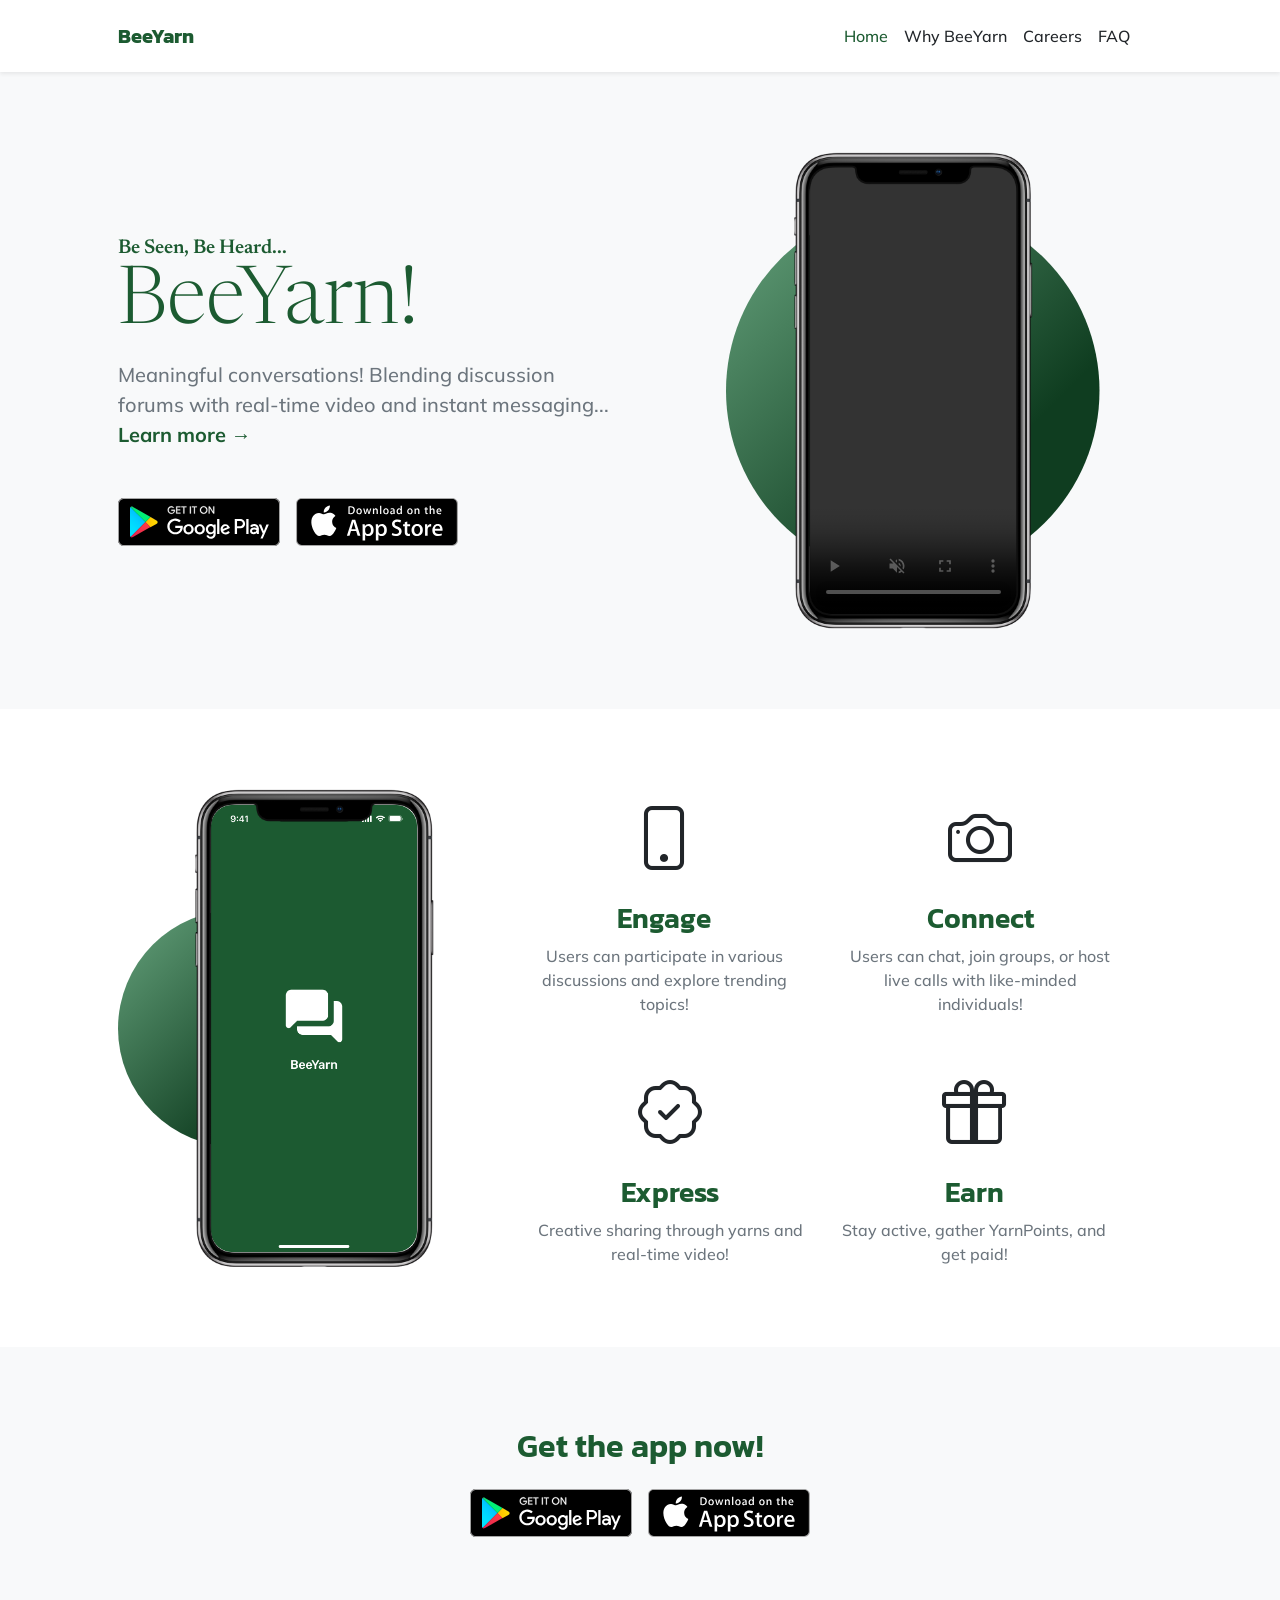
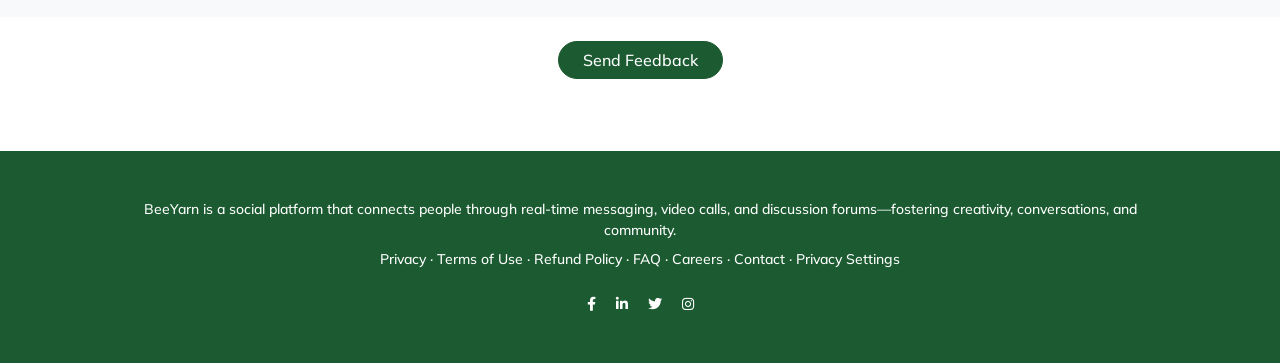
==== index.html @ 8146af9c "Initial commit" ====
<!DOCTYPE html>
<html lang="en">
    <head>
        <script src="https://web.cmp.usercentrics.eu/modules/autoblocker.js"></script>
        <script id="usercentrics-cmp" src="https://web.cmp.usercentrics.eu/ui/loader.js" data-settings-id="roz7umFKXvgacw" async></script>
        <!-- Google tag (gtag.js) -->
<script async src="https://www.googletagmanager.com/gtag/js?id=AW-17631423975"></script>
<script>
  window.dataLayer = window.dataLayer || [];
  function gtag(){dataLayer.push(arguments);}
  gtag('js', new Date());

  gtag('config', 'AW-17631423975');
</script>

        <meta charset="utf-8" />
        <meta name="viewport" content="width=device-width, initial-scale=1, shrink-to-fit=no" />
        <meta name="description" content="BeeYarn - A social platform connecting people through real-time messaging, video calls, and discussion forums. Be Seen. Be Heard." />
        <meta name="author" content="BeeYarn" />
        <!-- Open Graph -->
        <meta property="og:title" content="BeeYarn - Be Seen. Be Heard." />
        <meta property="og:description" content="A social platform connecting people through real-time messaging, video calls, and discussion forums. Everyone gets paid." />
        <meta property="og:image" content="https://beeyarn.com/assets/img/homepage.jpg" />
        <meta property="og:url" content="https://beeyarn.com/" />
        <meta property="og:type" content="website" />
        <meta name="twitter:card" content="summary_large_image" />
        <meta name="twitter:title" content="BeeYarn - Be Seen. Be Heard." />
        <meta name="twitter:description" content="A social platform connecting people through real-time messaging, video calls, and discussion forums. Everyone gets paid." />
        <meta name="twitter:image" content="https://beeyarn.com/assets/img/homepage.jpg" />
        <title>BeeYarn - Be Seen. Be Heard</title>
        <link rel="icon" type="image/x-icon" href="assets/favicon.jpg" />
        <!-- Bootstrap icons-->
        <link href="https://cdn.jsdelivr.net/npm/bootstrap-icons@1.5.0/font/bootstrap-icons.css" rel="stylesheet" />
        <!-- Google fonts-->
        <link rel="preconnect" href="https://fonts.gstatic.com" />
        <link href="https://fonts.googleapis.com/css2?family=Newsreader:ital,wght@0,600;1,600&amp;display=swap" rel="stylesheet" />
        <link href="https://fonts.googleapis.com/css2?family=Mulish:ital,wght@0,300;0,500;0,600;0,700;1,300;1,500;1,600;1,700&amp;display=swap" rel="stylesheet" />
        <link href="https://fonts.googleapis.com/css2?family=Kanit:ital,wght@0,400;1,400&amp;display=swap" rel="stylesheet" />
        <!-- Core theme CSS (includes Bootstrap)-->
        <link href="css/styles.css" rel="stylesheet" />
        <!-- Font Awesome -->
        <link rel="stylesheet" href="https://cdnjs.cloudflare.com/ajax/libs/font-awesome/6.0.0/css/all.min.css">
        <style>
            body {
                color: #1C5B31;
            }
            .navbar-light .navbar-brand {
                color: #1C5B31;
            }
            .navbar-light .navbar-nav .nav-link {
                color: #1C5B31;
            }
            .btn-primary {
                background-color: #1C5B31;
                border-color: #1C5B31;
            }
            .btn-primary:hover {
                background-color: #145022;
                border-color: #145022;
            }
            .icon-feature {
                color: #1C5B31;
            }
            .form-control, .form-floating label {
                color: #1C5B31;
                border-color: #1C5B31;
            }
            .form-control:focus {
                border-color: #1C5B31;
                box-shadow: 0 0 0 0.2rem rgba(28, 91, 49, 0.25);
            }
            .form-floating .form-control:focus ~ label {
                color: #1C5B31;
            }
            .overlay {
                position: fixed;
                inset-block-start: 0;
                inset-inline-start: 0;
                inline-size: 100%;
                block-size: 100%;
                background: rgba(0, 0, 0, 0.8);
                color: white;
                display: flex;
                justify-content: center;
                align-items: center;
                font-size: 2rem;
                z-index: 1000;
            }
        </style>
    </head>
    <body id="page-top">
        <div id="shared-header"></div>
        <!-- Mashead header-->
        <header class="masthead">
            <div class="container px-5">
                <div class="row gx-5 align-items-center">
                    <div class="col-lg-6">
                        <!-- Mashead text and app badges-->
                        <div class="mb-5 mb-lg-0 text-center text-lg-start">
                            <p class="h5 mb-1">Be Seen, Be Heard...</p>
                            <h1 class="display-1 lh-1 mb-3">BeeYarn!</h1>
<p class="lead fw-normal text-muted mb-5">
  Meaningful conversations! Blending discussion forums with real-time video and instant messaging...
  <br>
  <a href="whybeeyarn.html" class="text-decoration-none fw-bold" style="color:#1C5B31;">
    Learn more →
  </a>
</p>

                            <div class="d-flex flex-column flex-lg-row align-items-center">
                                <a class="me-lg-3 mb-4 mb-lg-0" href="https://play.google.com/store/apps/details?id=com.beeyarn.beeyarn">
                                    <img class="app-badge" src="assets/img/google-play-badge.svg" alt="Get it on Google Play" /></a>
                                <!-- TODO: Replace href with real Apple App Store URL when available -->
                                <a class="me-lg-3 mb-4 mb-lg-0" href="https://play.google.com/store/apps/details?id=com.beeyarn.beeyarn"><img class="app-badge" src="assets/img/app-store-badge.svg" alt="Download on the App Store" /></a>
                            </div>

                        
                        </div>
                    </div>
                    <div class="col-lg-6">
                        <!-- Masthead device mockup feature-->
                        <div class="masthead-device-mockup">
                            <svg class="circle" viewBox="0 0 100 100" xmlns="http://www.w3.org/2000/svg">
                                <defs>
                                    <linearGradient id="circleGradient" gradientTransform="rotate(45)">
                                        <stop class="gradient-start-color" offset="0%"></stop>
                                        <stop class="gradient-end-color" offset="100%"></stop>
                                    </linearGradient>
                                </defs>
                                <circle cx="50" cy="50" r="50"></circle>
                            </svg>
                            <div class="device-wrapper">
                                <div class="device" data-device="iPhoneX" data-orientation="portrait" data-color="black">
                                    <div class="screen bg-black">
                                        <!-- PUT CONTENTS HERE:-->
                                        <!-- * * This can be a video, image, or just about anything else.-->
                                        <!-- * * Set the max width of your media to 100% and the height to-->
                                        <!-- * * 100% like the demo example below.-->
                                        <video loading="lazy" muted="muted" autoplay="" loop="" style="max-width: 100%; height: 100%" controls><source src="assets/img/demo-screen.mp4" type="video/mp4" /></video>

                                    </div>
                                </div>
                            </div>
                        </div>
                    </div>
                </div>
            </div>
        </header>
        <!-- App features section-->
        <section id="features">
            <div class="container px-5">
                <div class="row gx-5 align-items-center">
                    <div class="col-lg-8 order-lg-1 mb-5 mb-lg-0">
                        <div class="container-fluid px-5">
                            <div class="row gx-5">
                                <div class="col-md-6 mb-5">
                                    <!-- Feature item-->
                                    <div class="text-center">
                                        <i class="bi-phone icon-feature text-dark d-block mb-3"></i>
                                        <h3 class="font-alt">Engage</h3>
                                        <p class="text-muted mb-0">Users can participate in various discussions and explore trending topics!</p>
                                    </div>
                                </div>
                                <div class="col-md-6 mb-5">
                                    <!-- Feature item-->
                                    <div class="text-center">
                                        <i class="bi-camera icon-feature text-dark d-block mb-3"></i>
                                        <h3 class="font-alt">Connect</h3>
                                        <p class="text-muted mb-0">Users can chat, join groups, or host live calls with like-minded individuals!</p>
                                    </div>
                                </div>
                            </div>
                            <div class="row">
                                <div class="col-md-6 mb-5 mb-md-0">
                                    <!-- Feature item-->
                                    <div class="text-center">
                                        <i class="bi-patch-check icon-feature text-dark d-block mb-3"></i>
                                        <h3 class="font-alt">Express</h3>
                                        <p class="text-muted mb-0">Creative sharing through yarns and real-time video!</p>
                                    </div>
                                                                </div>
                                <div class="col-md-6">
                                    <!-- Feature item-->
                                    <div class="text-center">
                                        <i class="bi-gift icon-feature text-dark d-block mb-3"></i>
                                        <h3 class="font-alt">Earn</h3>
                                        <p class="text-muted mb-0">Stay active, gather YarnPoints, and get paid!</p>
                                    </div>
                                </div>
                            </div>
                        </div>
                    </div>
                    <div class="col-lg-4 order-lg-0">
                        <!-- Features section device mockup-->
                        <div class="features-device-mockup">
                            <svg class="circle" viewBox="0 0 100 100" xmlns="http://www.w3.org/2000/svg">
                                <defs>
                                    <linearGradient id="circleGradient2" gradientTransform="rotate(45)">
                                        <stop class="gradient-start-color" offset="0%"></stop>
                                        <stop class="gradient-end-color" offset="100%"></stop>
                                    </linearGradient>
                                </defs>
                                <circle cx="50" cy="50" r="50"></circle>
                            </svg>
                            <div class="device-wrapper">
                                <div class="device" data-device="iPhoneX" data-orientation="portrait" data-color="black">
                                    <div class="screen bg-black">
                                        <!-- PUT CONTENTS HERE:-->
                                        <!-- * * This can be a video, image, or just about anything else.-->
                                        <!-- * * Set the max width of your media to 100% and the height to-->
                                        <!-- * * 100% like the demo example below.-->
                                     <img src="img/beeyarnlong.jpg" alt="BeeYarn preview" style="max-width: 100%; height: auto; border-radius: 1rem;">

                                    </div>
                                </div>
                            </div>
                        </div>
                    </div>
                </div>
            </div>
        </section>
     
       
        <!-- App badge section-->
        <section class="bg-light" id="download">
            <div class="container px-5">
                <h2 class="text-center font-alt mb-4" style="color: #1C5B31;">Get the app now!</h2>
                <div class="d-flex flex-column flex-lg-row align-items-center justify-content-center">
                    <a class="me-lg-3 mb-4 mb-lg-0" href="https://play.google.com/store/apps/details?id=com.beeyarn.beeyarn"><img class="app-badge" src="assets/img/google-play-badge.svg" alt="Get it on Google Play" /></a>
                    <!-- TODO: Replace href with real Apple App Store URL when available -->
                    <a href="https://play.google.com/store/apps/details?id=com.beeyarn.beeyarn"><img class="app-badge" src="assets/img/app-store-badge.svg" alt="Download on the App Store" /></a>
                </div>
            </div>
        </section>
        <!-- Feedback trigger -->
        <section class="py-4 text-center">
            <button class="btn btn-primary rounded-pill px-4" data-bs-toggle="modal" data-bs-target="#feedbackModal">
                Send Feedback
            </button>
        </section>

        <div id="shared-footer"></div>
        
        
        <!-- Feedback Modal-->
        <div class="modal fade" id="feedbackModal" tabindex="-1" aria-labelledby="feedbackModalLabel" aria-hidden="true">
            <div class="modal-dialog modal-dialog-centered">
                <div class="modal-content">
                    <div class="modal-header p-4" style="background-color: #1C5B31;">
                        <h5 class="modal-title font-alt text-white" id="feedbackModalLabel">Send feedback</h5>
                        <button class="btn-close btn-close-white" type="button" data-bs-dismiss="modal" aria-label="Close"></button>
                    </div>
                    <div class="modal-body border-0 p-4">
                        <form id="contactForm">
                            <!-- Name input-->
                            <div class="form-floating mb-3">
                                <input class="form-control" id="name" type="text" placeholder="Enter your name..." data-sb-validations="required" />
                                <label for="name">Full name</label>
                                <div class="invalid-feedback" data-sb-feedback="name:required">A name is required.</div>
                            </div>
                            <!-- Email address input-->
                            <div class="form-floating mb-3">
                                <input class="form-control" id="email" type="email" placeholder="name@example.com" data-sb-validations="required,email" />
                                <label for="email">Email address</label>
                                <div class="invalid-feedback" data-sb-feedback="email:required">An email is required.</div>
                                <div class="invalid-feedback" data-sb-feedback="email:email">Email is not valid.</div>
                            </div>
                                        <!-- Message input-->
                            <div class="form-floating mb-3">
                                <textarea class="form-control" id="message" type="text" placeholder="Enter your message here..." style="height: 10rem" data-sb-validations="required"></textarea>
                                <label for="message">Message</label>
                                <div class="invalid-feedback" data-sb-feedback="message:required">A message is required.</div>
                            </div>
                            <div class="d-none" id="submitSuccessMessage">
                                <div class="text-center mb-3">
                                    <div class="fw-bolder">Form submission successful!</div>
                                    Thank you for your feedback!
                                </div>
                            </div>
                            <div class="d-none" id="submitErrorMessage"><div class="text-center text-danger mb-3">Error sending message!</div></div>
                            <div class="d-grid"><button class="btn btn-primary rounded-pill btn-lg disabled" id="submitButton" type="submit">Submit</button></div>
                        </form>
                    </div>
                </div>
            </div>
        </div>
        <!-- Bootstrap core JS-->
        <script src="https://cdn.jsdelivr.net/npm/bootstrap@5.2.3/dist/js/bootstrap.bundle.min.js"></script>
        <!-- Core theme JS-->
        <script src="js/scripts.js"></script>
        <script src="js/shared-shell.js"></script>
    </body>
</html>
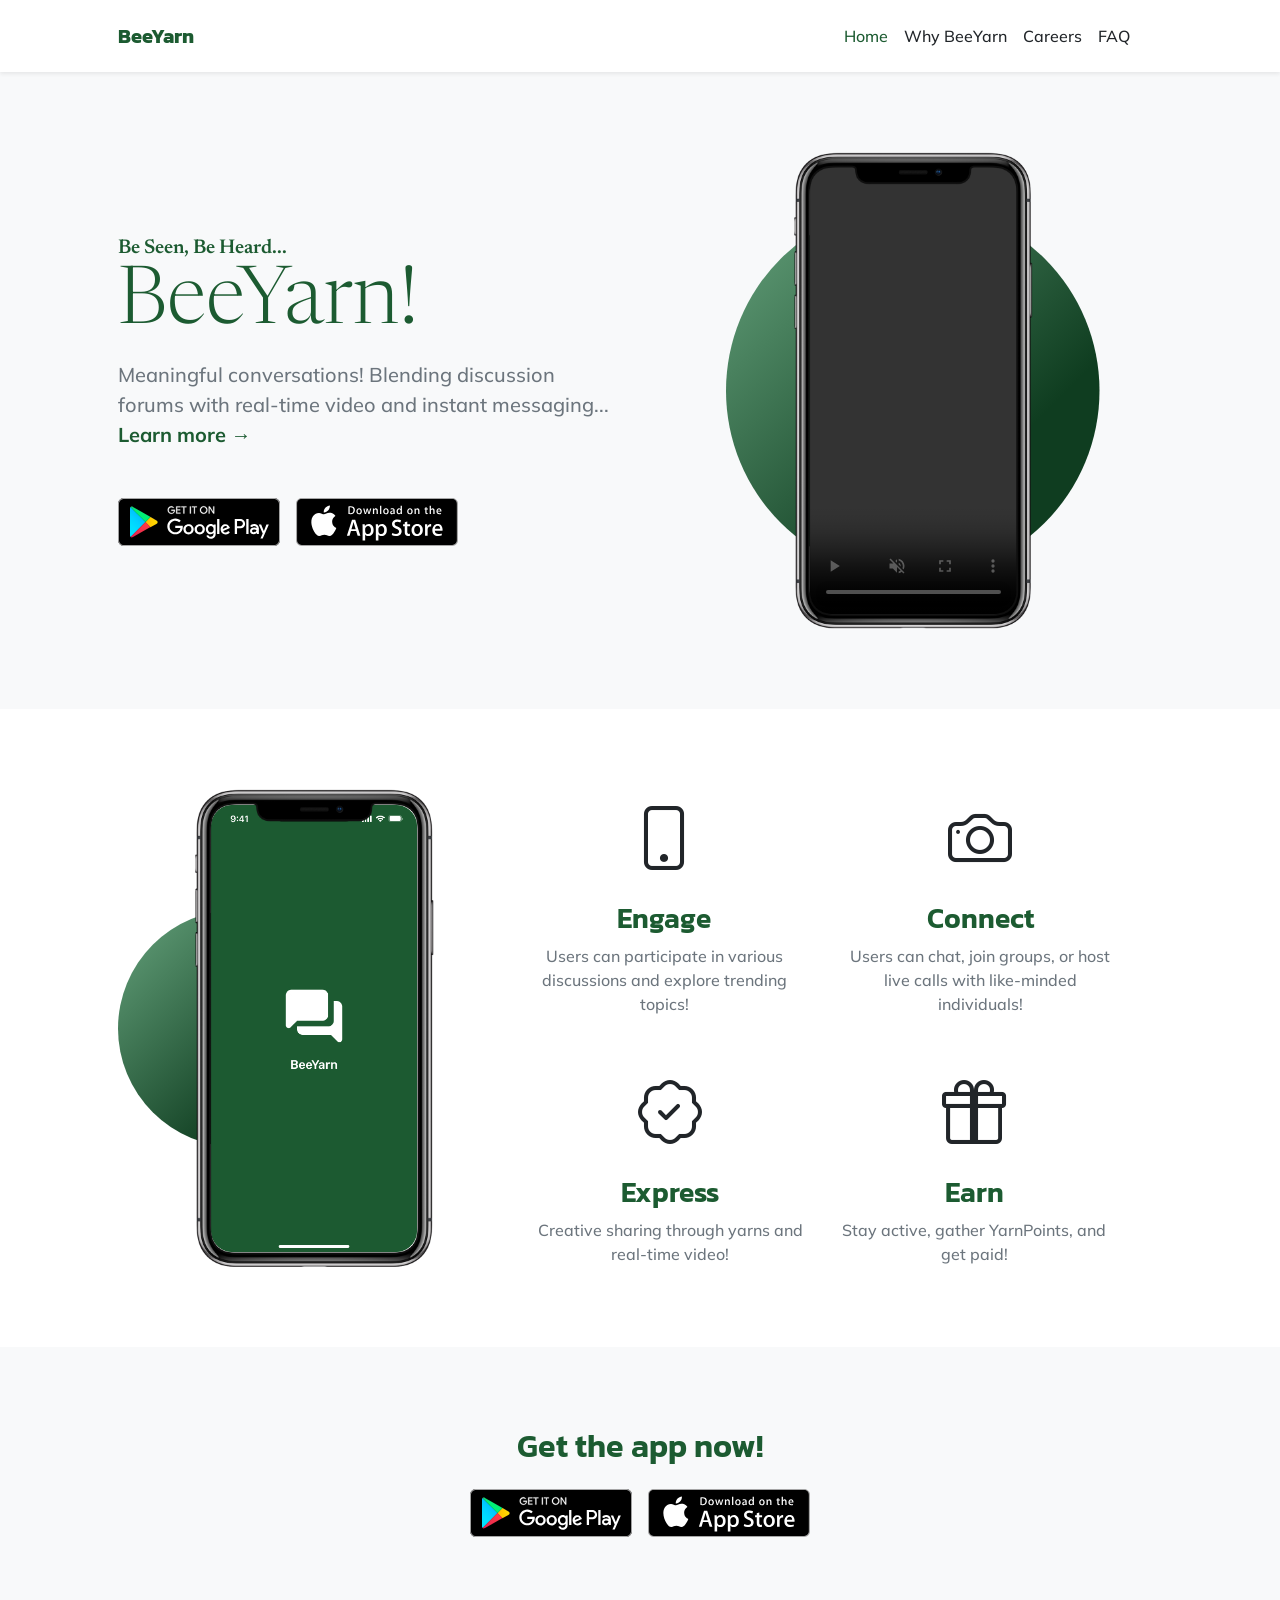
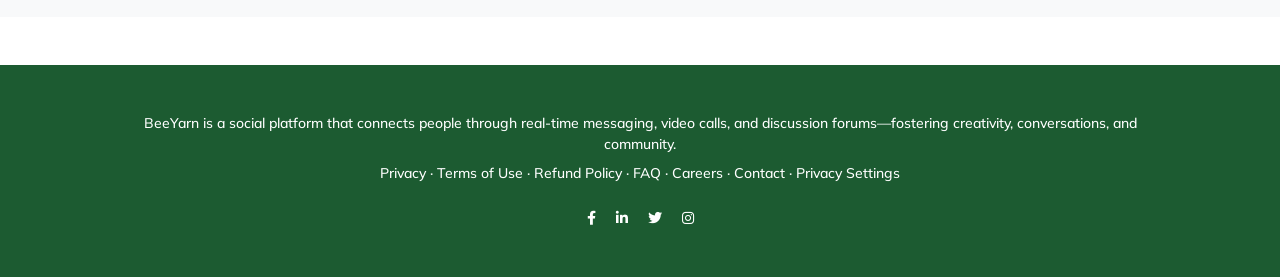
==== commit 7e3c17fa: "Initial commit" ====
--- a/index.html
+++ b/index.html
@@ -232,58 +232,7 @@
                 </div>
             </div>
         </section>
-        <!-- Feedback trigger -->
-        <section class="py-4 text-center">
-            <button class="btn btn-primary rounded-pill px-4" data-bs-toggle="modal" data-bs-target="#feedbackModal">
-                Send Feedback
-            </button>
-        </section>
-
         <div id="shared-footer"></div>
-        
-        
-        <!-- Feedback Modal-->
-        <div class="modal fade" id="feedbackModal" tabindex="-1" aria-labelledby="feedbackModalLabel" aria-hidden="true">
-            <div class="modal-dialog modal-dialog-centered">
-                <div class="modal-content">
-                    <div class="modal-header p-4" style="background-color: #1C5B31;">
-                        <h5 class="modal-title font-alt text-white" id="feedbackModalLabel">Send feedback</h5>
-                        <button class="btn-close btn-close-white" type="button" data-bs-dismiss="modal" aria-label="Close"></button>
-                    </div>
-                    <div class="modal-body border-0 p-4">
-                        <form id="contactForm">
-                            <!-- Name input-->
-                            <div class="form-floating mb-3">
-                                <input class="form-control" id="name" type="text" placeholder="Enter your name..." data-sb-validations="required" />
-                                <label for="name">Full name</label>
-                                <div class="invalid-feedback" data-sb-feedback="name:required">A name is required.</div>
-                            </div>
-                            <!-- Email address input-->
-                            <div class="form-floating mb-3">
-                                <input class="form-control" id="email" type="email" placeholder="name@example.com" data-sb-validations="required,email" />
-                                <label for="email">Email address</label>
-                                <div class="invalid-feedback" data-sb-feedback="email:required">An email is required.</div>
-                                <div class="invalid-feedback" data-sb-feedback="email:email">Email is not valid.</div>
-                            </div>
-                                        <!-- Message input-->
-                            <div class="form-floating mb-3">
-                                <textarea class="form-control" id="message" type="text" placeholder="Enter your message here..." style="height: 10rem" data-sb-validations="required"></textarea>
-                                <label for="message">Message</label>
-                                <div class="invalid-feedback" data-sb-feedback="message:required">A message is required.</div>
-                            </div>
-                            <div class="d-none" id="submitSuccessMessage">
-                                <div class="text-center mb-3">
-                                    <div class="fw-bolder">Form submission successful!</div>
-                                    Thank you for your feedback!
-                                </div>
-                            </div>
-                            <div class="d-none" id="submitErrorMessage"><div class="text-center text-danger mb-3">Error sending message!</div></div>
-                            <div class="d-grid"><button class="btn btn-primary rounded-pill btn-lg disabled" id="submitButton" type="submit">Submit</button></div>
-                        </form>
-                    </div>
-                </div>
-            </div>
-        </div>
         <!-- Bootstrap core JS-->
         <script src="https://cdn.jsdelivr.net/npm/bootstrap@5.2.3/dist/js/bootstrap.bundle.min.js"></script>
         <!-- Core theme JS-->
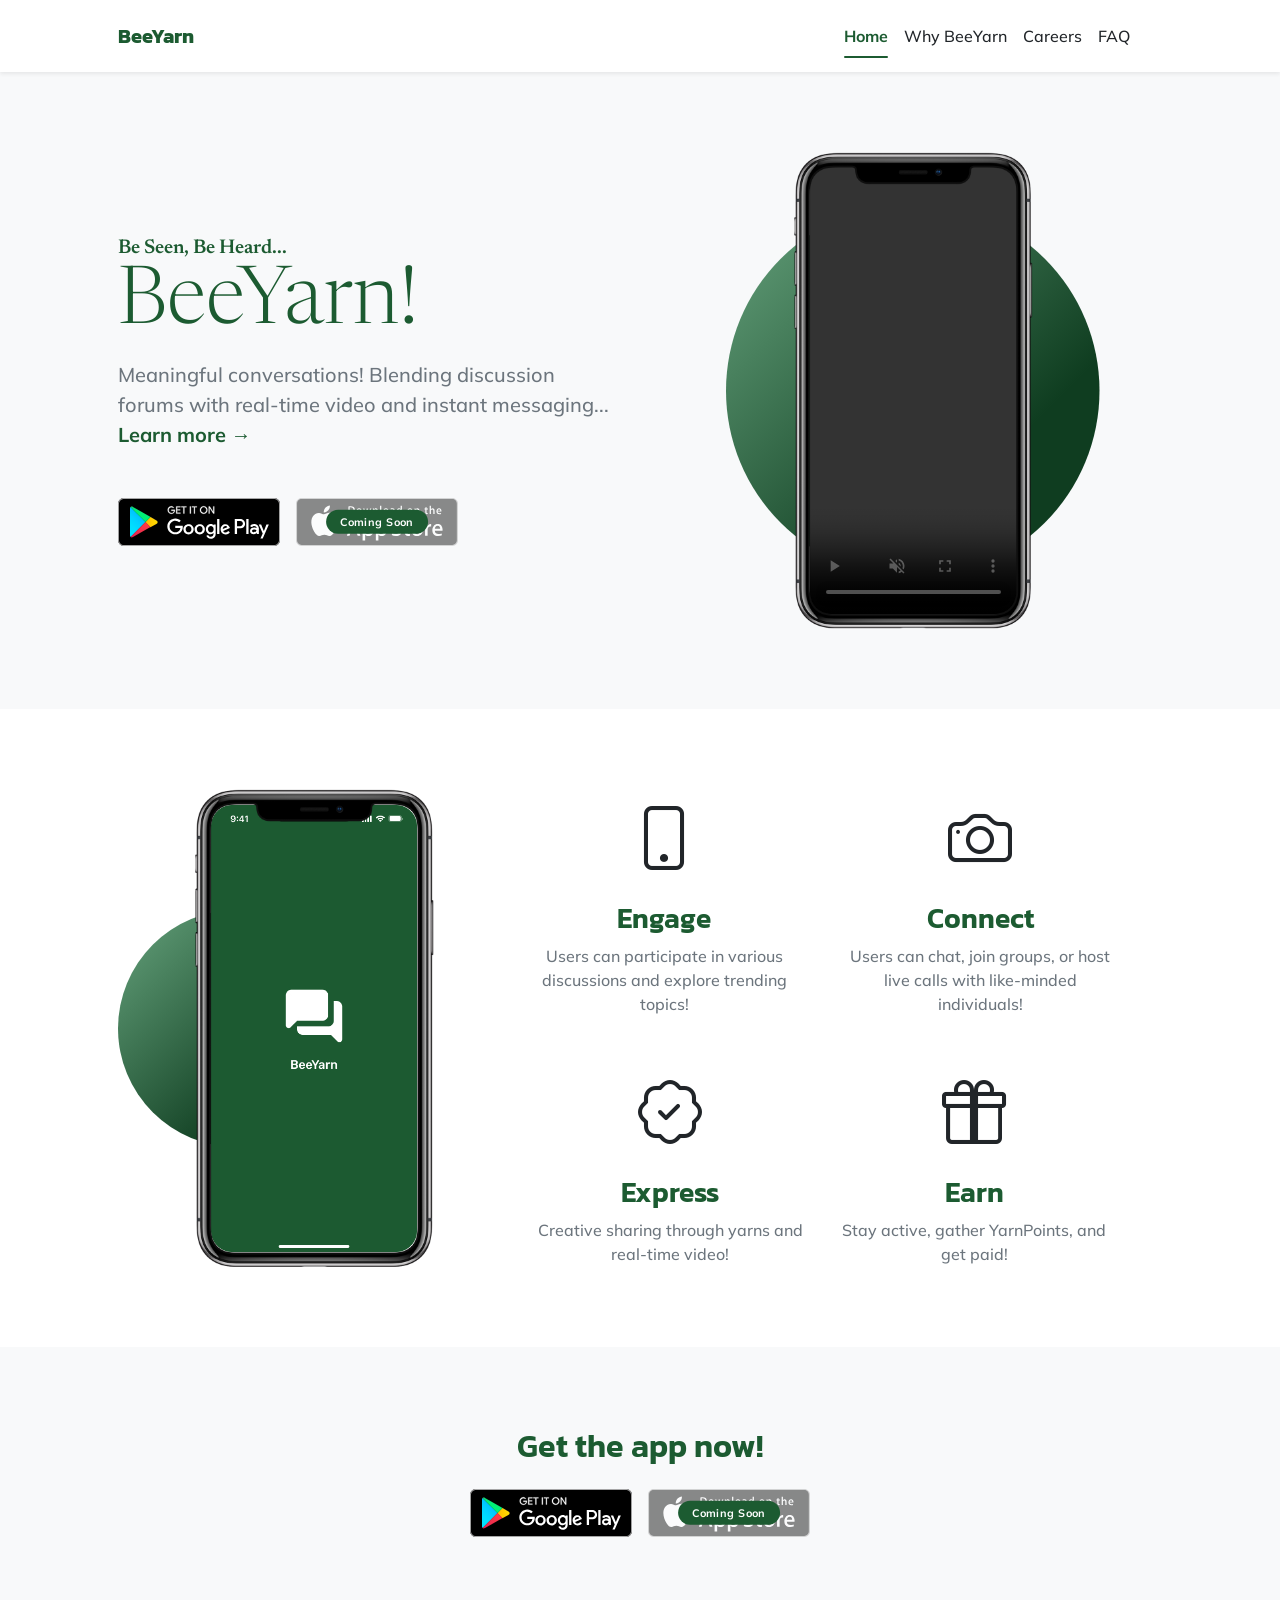
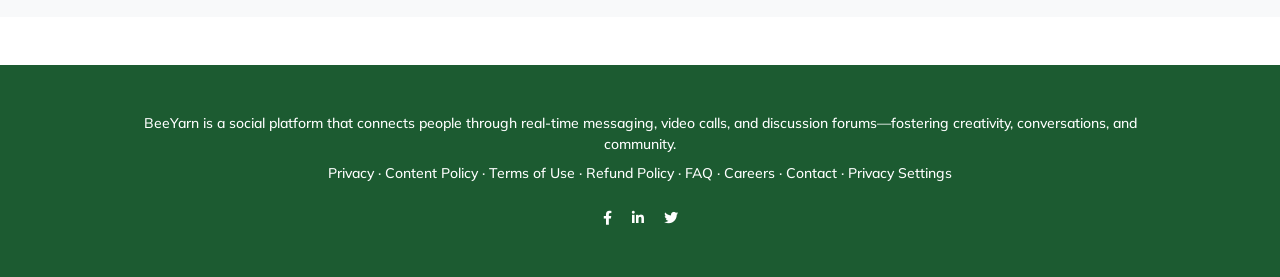
==== commit 8c730969: "patch content policy" ====
--- a/index.html
+++ b/index.html
@@ -28,7 +28,9 @@
         <meta name="twitter:description" content="A social platform connecting people through real-time messaging, video calls, and discussion forums. Everyone gets paid." />
         <meta name="twitter:image" content="https://beeyarn.com/assets/img/homepage.jpg" />
         <title>BeeYarn - Be Seen. Be Heard</title>
-        <link rel="icon" type="image/x-icon" href="assets/favicon.jpg" />
+        <link rel="icon" type="image/jpeg" href="assets/favicon.jpg" />
+        <link rel="apple-touch-icon" href="assets/favicon.jpg" />
+        <meta name="theme-color" content="#1C5B31" />
         <!-- Bootstrap icons-->
         <link href="https://cdn.jsdelivr.net/npm/bootstrap-icons@1.5.0/font/bootstrap-icons.css" rel="stylesheet" />
         <!-- Google fonts-->
@@ -109,9 +111,11 @@
 
                             <div class="d-flex flex-column flex-lg-row align-items-center">
                                 <a class="me-lg-3 mb-4 mb-lg-0" href="https://play.google.com/store/apps/details?id=com.beeyarn.beeyarn">
-                                    <img class="app-badge" src="assets/img/google-play-badge.svg" alt="Get it on Google Play" /></a>
-                                <!-- TODO: Replace href with real Apple App Store URL when available -->
-                                <a class="me-lg-3 mb-4 mb-lg-0" href="https://play.google.com/store/apps/details?id=com.beeyarn.beeyarn"><img class="app-badge" src="assets/img/app-store-badge.svg" alt="Download on the App Store" /></a>
+                                    <img class="app-badge" src="assets/img/google-play-badge.svg" alt="Get it on Google Play" loading="lazy" /></a>
+                                <span class="app-store-soon me-lg-3 mb-4 mb-lg-0">
+                                    <img class="app-badge" src="assets/img/app-store-badge.svg" alt="App Store - Coming Soon" loading="lazy" />
+                                    <span class="app-store-soon-label">Coming Soon</span>
+                                </span>
                             </div>
 
                         
@@ -209,7 +213,7 @@
                                         <!-- * * This can be a video, image, or just about anything else.-->
                                         <!-- * * Set the max width of your media to 100% and the height to-->
                                         <!-- * * 100% like the demo example below.-->
-                                     <img src="img/beeyarnlong.jpg" alt="BeeYarn preview" style="max-width: 100%; height: auto; border-radius: 1rem;">
+                                     <img src="img/beeyarnlong.jpg" alt="BeeYarn preview" loading="lazy" style="max-width: 100%; height: auto; border-radius: 1rem;">
 
                                     </div>
                                 </div>
@@ -226,9 +230,11 @@
             <div class="container px-5">
                 <h2 class="text-center font-alt mb-4" style="color: #1C5B31;">Get the app now!</h2>
                 <div class="d-flex flex-column flex-lg-row align-items-center justify-content-center">
-                    <a class="me-lg-3 mb-4 mb-lg-0" href="https://play.google.com/store/apps/details?id=com.beeyarn.beeyarn"><img class="app-badge" src="assets/img/google-play-badge.svg" alt="Get it on Google Play" /></a>
-                    <!-- TODO: Replace href with real Apple App Store URL when available -->
-                    <a href="https://play.google.com/store/apps/details?id=com.beeyarn.beeyarn"><img class="app-badge" src="assets/img/app-store-badge.svg" alt="Download on the App Store" /></a>
+                    <a class="me-lg-3 mb-4 mb-lg-0" href="https://play.google.com/store/apps/details?id=com.beeyarn.beeyarn"><img class="app-badge" src="assets/img/google-play-badge.svg" alt="Get it on Google Play" loading="lazy" /></a>
+                    <span class="app-store-soon">
+                        <img class="app-badge" src="assets/img/app-store-badge.svg" alt="App Store - Coming Soon" loading="lazy" />
+                        <span class="app-store-soon-label">Coming Soon</span>
+                    </span>
                 </div>
             </div>
         </section>
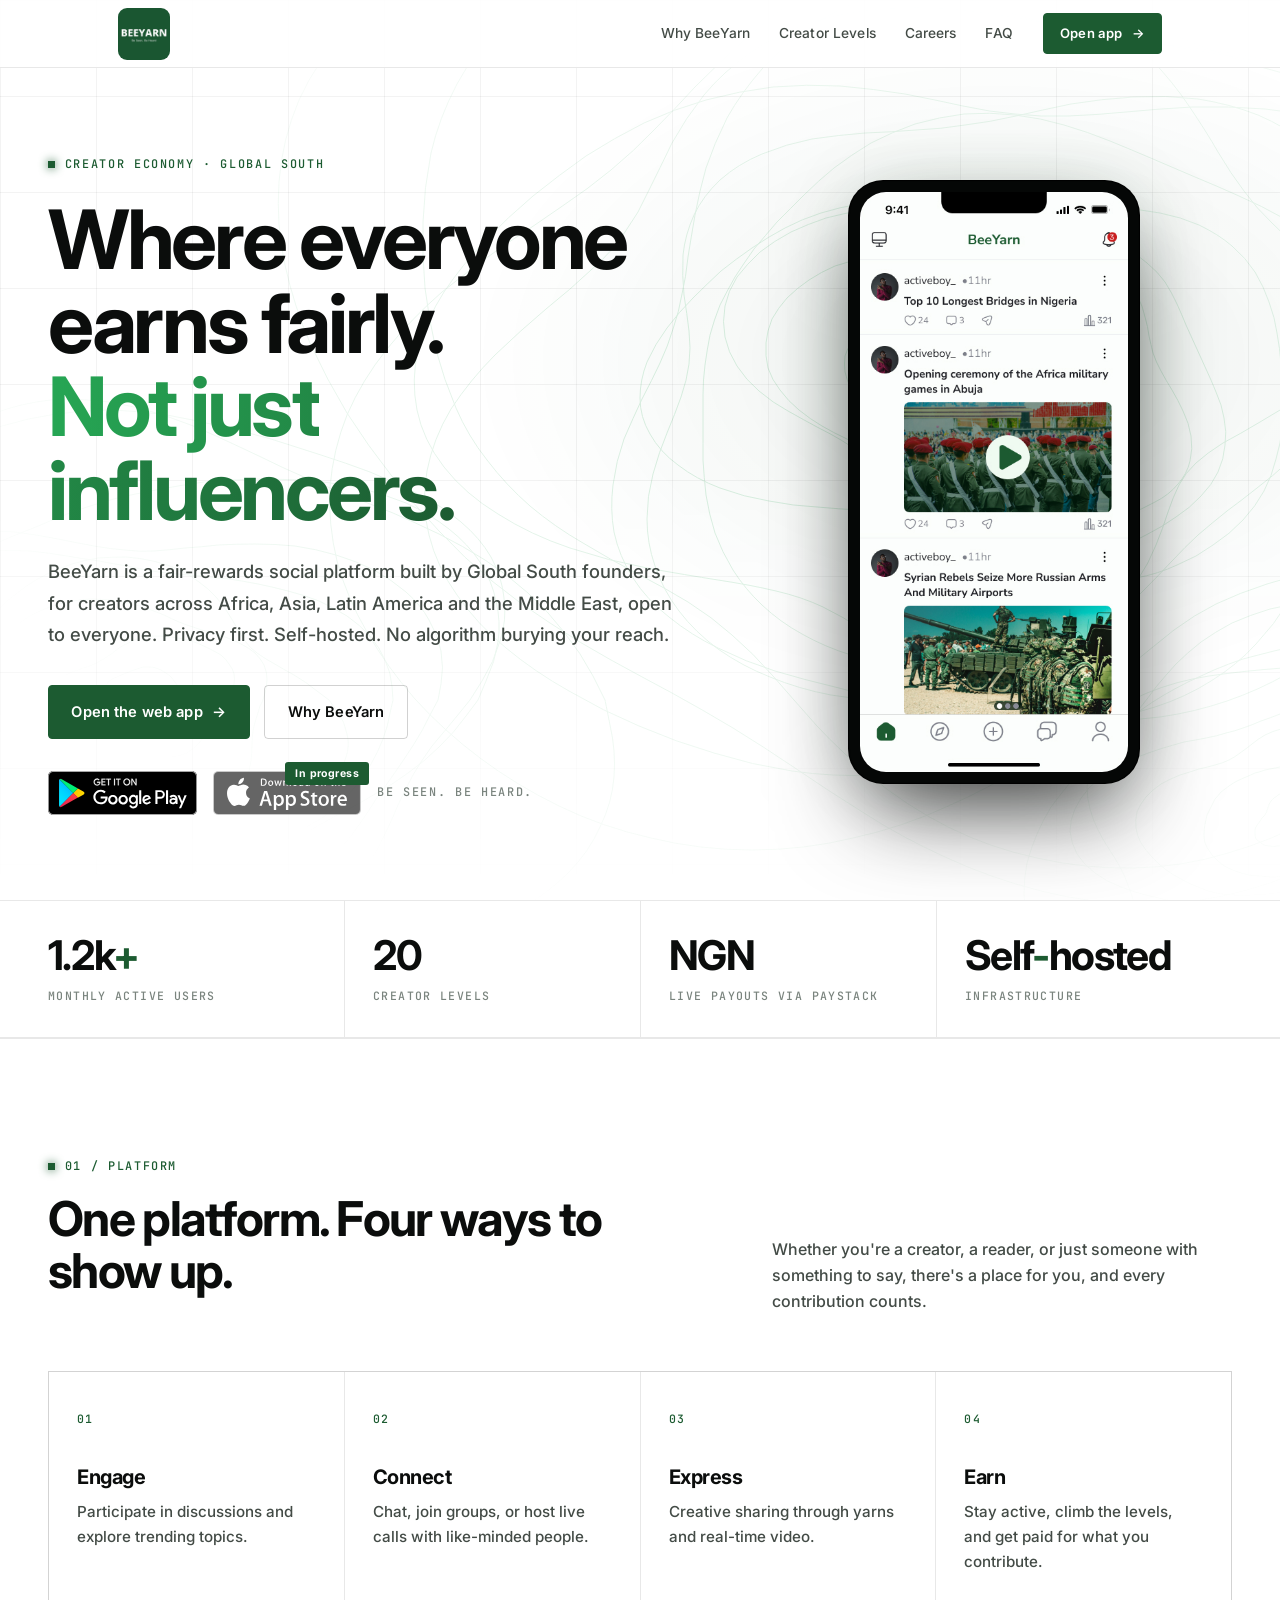
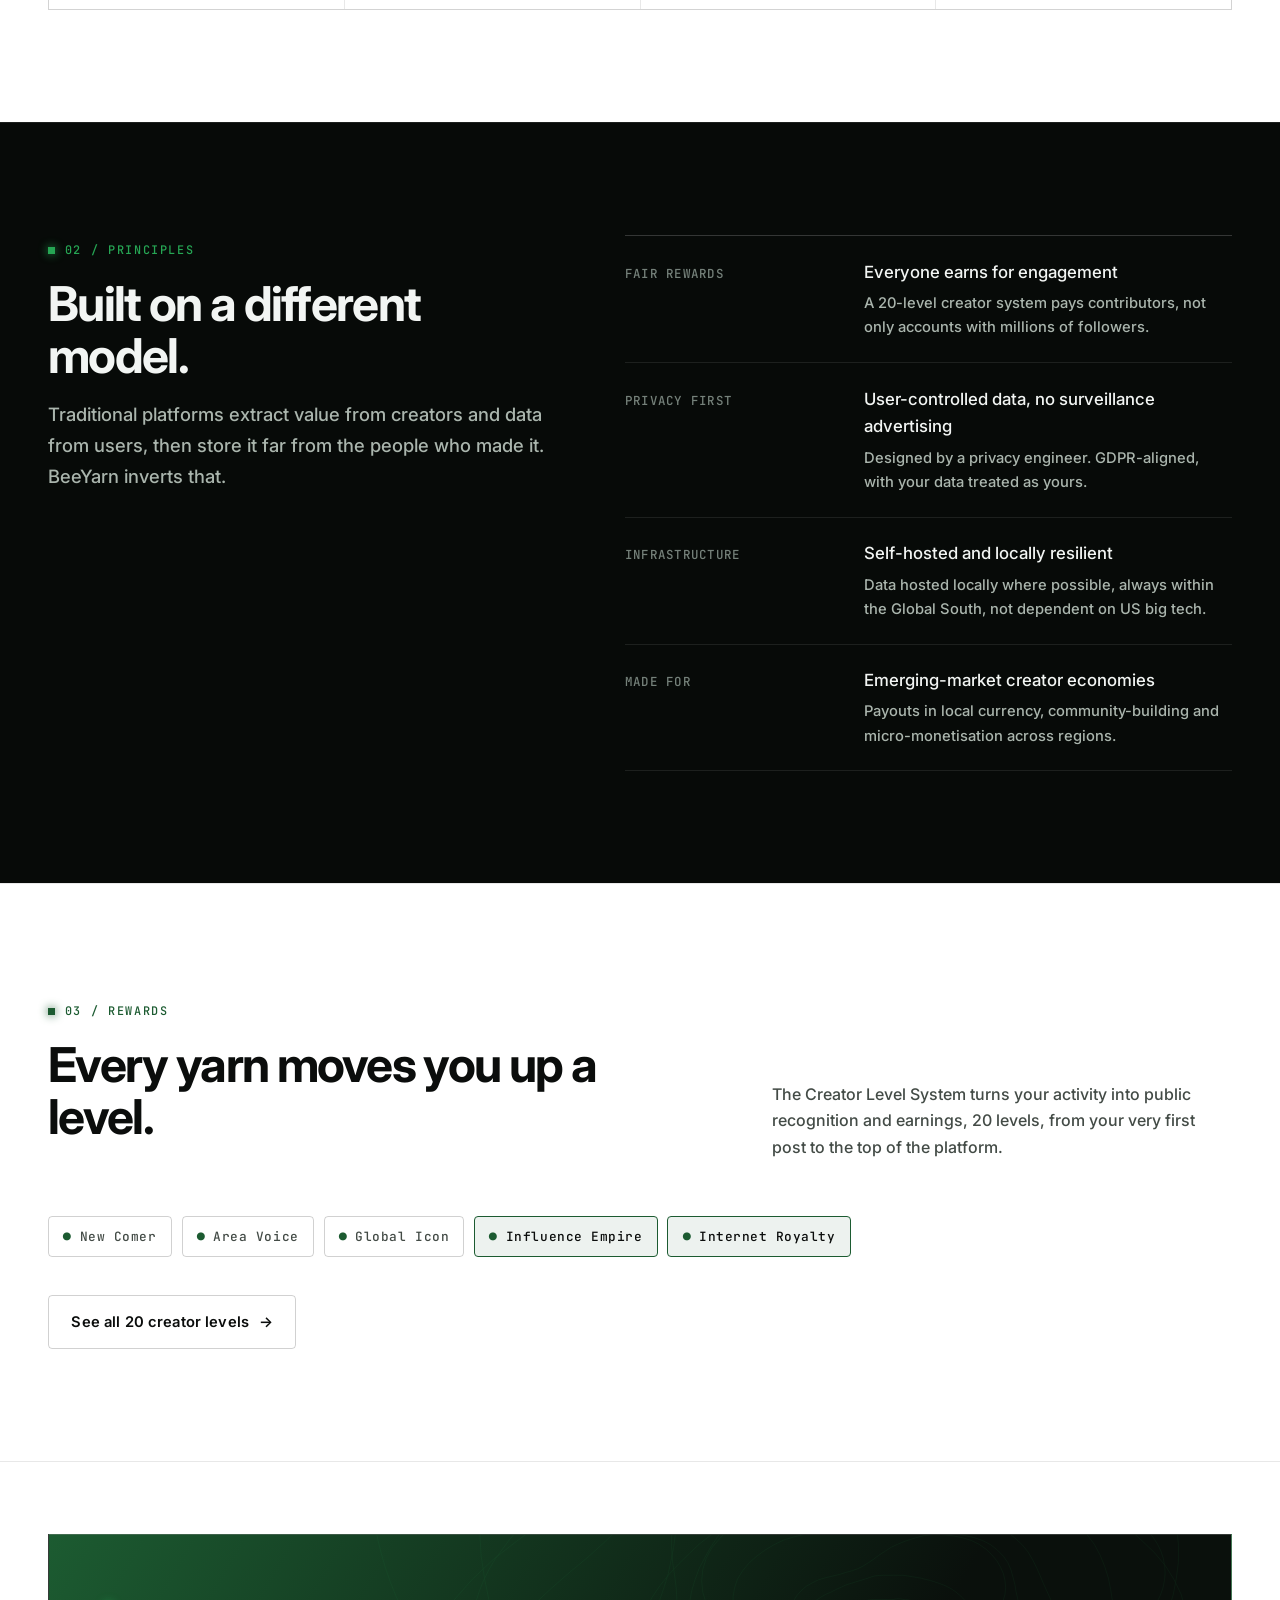
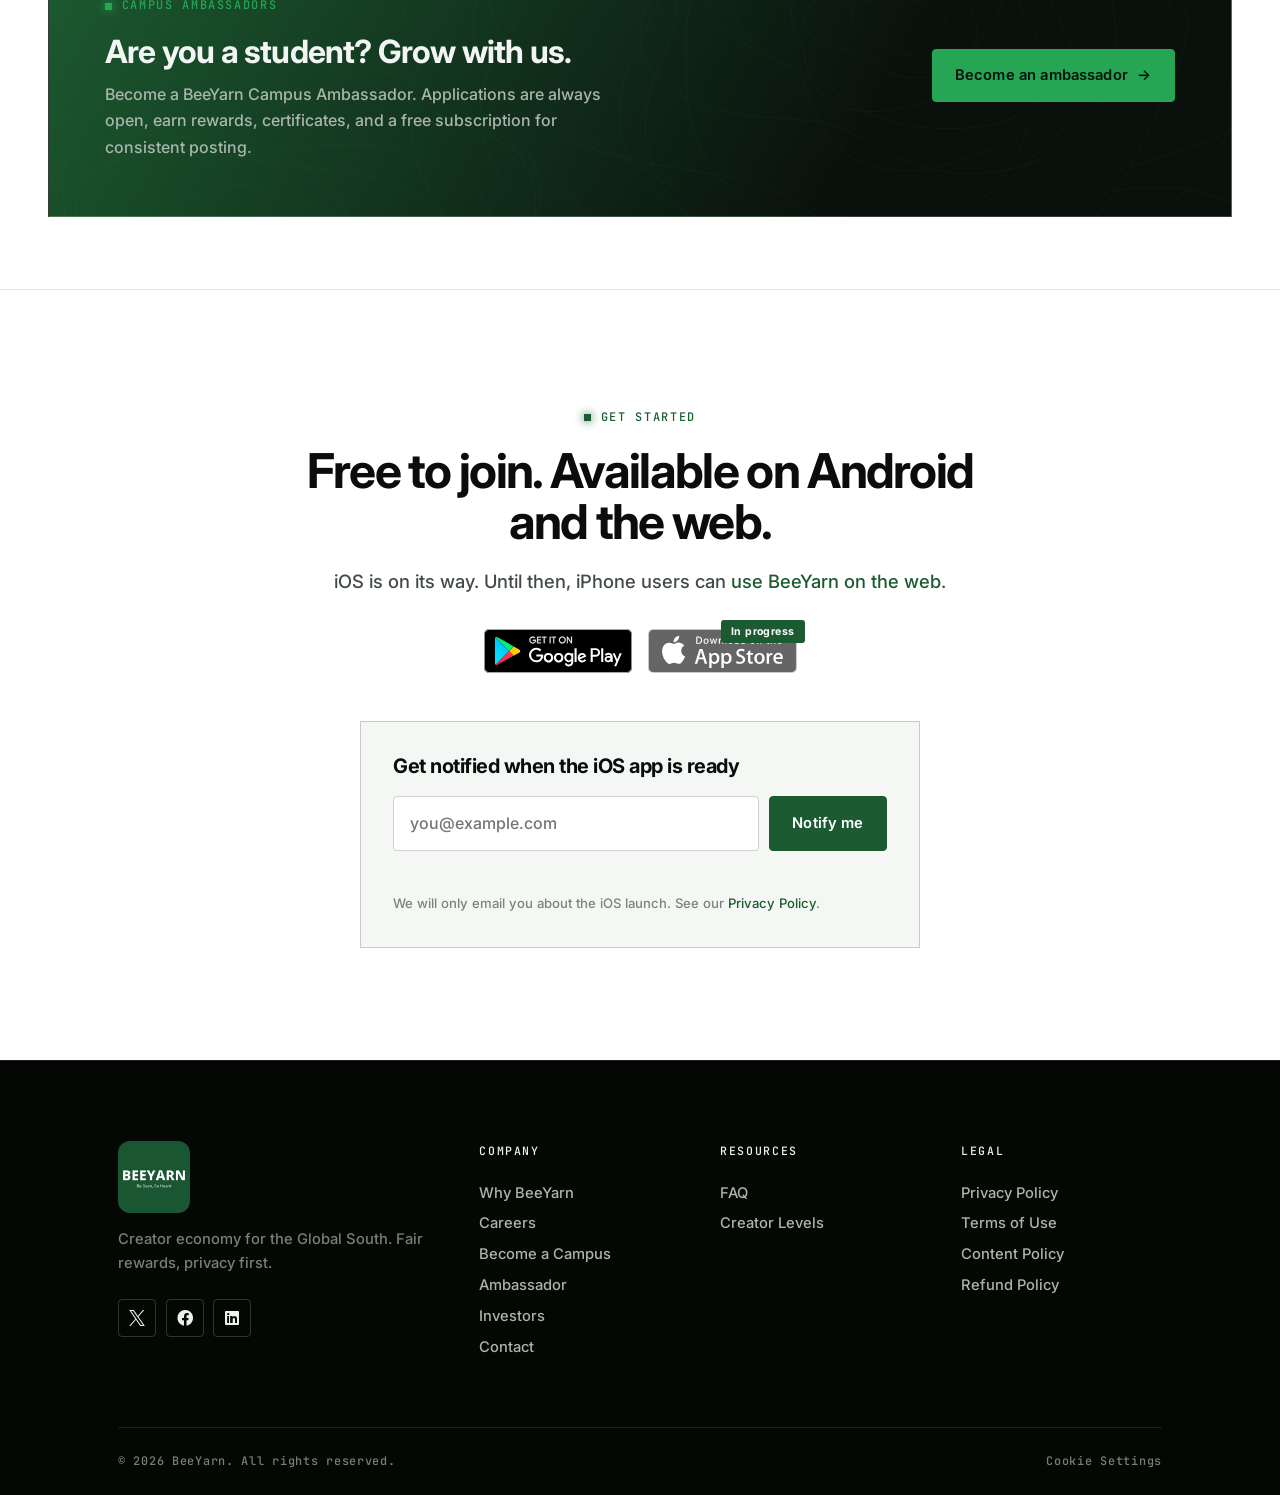
==== commit 2269177a: "Rebrand website: light-first design system, new logo, iOS waitlist - New css/brand.css design system" ====
--- a/index.html
+++ b/index.html
@@ -1,8 +1,7 @@
 <!DOCTYPE html>
 <html lang="en">
     <head>
-        <script src="https://web.cmp.usercentrics.eu/modules/autoblocker.js"></script>
-        <script id="usercentrics-cmp" src="https://web.cmp.usercentrics.eu/ui/loader.js" data-settings-id="roz7umFKXvgacw" async></script>
+        <script id="Cookiebot" src="https://consent.cookiebot.com/uc.js" data-cbid="e70f1af9-755b-42c1-b0a8-aead9291379b" data-blockingmode="auto" type="text/javascript"></script>
         <!-- Google tag (gtag.js) -->
 <script async src="https://www.googletagmanager.com/gtag/js?id=AW-17631423975"></script>
 <script>
@@ -15,234 +14,212 @@
 
         <meta charset="utf-8" />
         <meta name="viewport" content="width=device-width, initial-scale=1, shrink-to-fit=no" />
-        <meta name="description" content="BeeYarn - A social platform connecting people through real-time messaging, video calls, and discussion forums. Be Seen. Be Heard." />
+        <meta name="description" content="BeeYarn - The creator economy platform where everyone earns fairly. Built for the Global South, open to the world. Be Seen. Be Heard." />
         <meta name="author" content="BeeYarn" />
         <!-- Open Graph -->
-        <meta property="og:title" content="BeeYarn - Be Seen. Be Heard." />
-        <meta property="og:description" content="A social platform connecting people through real-time messaging, video calls, and discussion forums. Everyone gets paid." />
+        <meta property="og:title" content="BeeYarn - Creator Economy for the Global South" />
+        <meta property="og:description" content="A fair-rewards social platform built by Global South founders, for creators everywhere. Privacy first. Everyone earns." />
         <meta property="og:image" content="https://beeyarn.com/assets/img/homepage.jpg" />
         <meta property="og:url" content="https://beeyarn.com/" />
         <meta property="og:type" content="website" />
         <meta name="twitter:card" content="summary_large_image" />
-        <meta name="twitter:title" content="BeeYarn - Be Seen. Be Heard." />
-        <meta name="twitter:description" content="A social platform connecting people through real-time messaging, video calls, and discussion forums. Everyone gets paid." />
+        <meta name="twitter:title" content="BeeYarn - Creator Economy for the Global South" />
+        <meta name="twitter:description" content="A fair-rewards social platform built by Global South founders, for creators everywhere. Privacy first. Everyone earns." />
         <meta name="twitter:image" content="https://beeyarn.com/assets/img/homepage.jpg" />
-        <title>BeeYarn - Be Seen. Be Heard</title>
-        <link rel="icon" type="image/jpeg" href="assets/favicon.jpg" />
-        <link rel="apple-touch-icon" href="assets/favicon.jpg" />
-        <meta name="theme-color" content="#1C5B31" />
+        <title>BeeYarn - Creator Economy for the Global South</title>
+        <link rel="icon" type="image/png" sizes="32x32" href="assets/favicon-32.png?v=2" />
+        <link rel="apple-touch-icon" href="assets/apple-touch-icon.png?v=2" />
+        <meta name="theme-color" content="#070a08" />
         <!-- Bootstrap icons-->
         <link href="https://cdn.jsdelivr.net/npm/bootstrap-icons@1.5.0/font/bootstrap-icons.css" rel="stylesheet" />
         <!-- Google fonts-->
         <link rel="preconnect" href="https://fonts.gstatic.com" />
-        <link href="https://fonts.googleapis.com/css2?family=Newsreader:ital,wght@0,600;1,600&amp;display=swap" rel="stylesheet" />
-        <link href="https://fonts.googleapis.com/css2?family=Mulish:ital,wght@0,300;0,500;0,600;0,700;1,300;1,500;1,600;1,700&amp;display=swap" rel="stylesheet" />
-        <link href="https://fonts.googleapis.com/css2?family=Kanit:ital,wght@0,400;1,400&amp;display=swap" rel="stylesheet" />
         <!-- Core theme CSS (includes Bootstrap)-->
         <link href="css/styles.css" rel="stylesheet" />
         <!-- Font Awesome -->
         <link rel="stylesheet" href="https://cdnjs.cloudflare.com/ajax/libs/font-awesome/6.0.0/css/all.min.css">
-        <style>
-            body {
-                color: #1C5B31;
-            }
-            .navbar-light .navbar-brand {
-                color: #1C5B31;
-            }
-            .navbar-light .navbar-nav .nav-link {
-                color: #1C5B31;
-            }
-            .btn-primary {
-                background-color: #1C5B31;
-                border-color: #1C5B31;
-            }
-            .btn-primary:hover {
-                background-color: #145022;
-                border-color: #145022;
-            }
-            .icon-feature {
-                color: #1C5B31;
-            }
-            .form-control, .form-floating label {
-                color: #1C5B31;
-                border-color: #1C5B31;
-            }
-            .form-control:focus {
-                border-color: #1C5B31;
-                box-shadow: 0 0 0 0.2rem rgba(28, 91, 49, 0.25);
-            }
-            .form-floating .form-control:focus ~ label {
-                color: #1C5B31;
-            }
-            .overlay {
-                position: fixed;
-                inset-block-start: 0;
-                inset-inline-start: 0;
-                inline-size: 100%;
-                block-size: 100%;
-                background: rgba(0, 0, 0, 0.8);
-                color: white;
-                display: flex;
-                justify-content: center;
-                align-items: center;
-                font-size: 2rem;
-                z-index: 1000;
-            }
-        </style>
-    </head>
+        <!-- BeeYarn brand layer (must stay last) -->
+    <link rel="preconnect" href="https://fonts.googleapis.com" /><link rel="preconnect" href="https://fonts.gstatic.com" crossorigin /><link href="https://fonts.googleapis.com/css2?family=Inter:wght@400;500;600;700&family=JetBrains+Mono:wght@400;500&display=swap" rel="stylesheet" />
+    <link href="css/brand.css?v=20260920m" rel="stylesheet" />
+</head>
     <body id="page-top">
         <div id="shared-header"></div>
-        <!-- Mashead header-->
-        <header class="masthead">
-            <div class="container px-5">
-                <div class="row gx-5 align-items-center">
-                    <div class="col-lg-6">
-                        <!-- Mashead text and app badges-->
-                        <div class="mb-5 mb-lg-0 text-center text-lg-start">
-                            <p class="h5 mb-1">Be Seen, Be Heard...</p>
-                            <h1 class="display-1 lh-1 mb-3">BeeYarn!</h1>
-<p class="lead fw-normal text-muted mb-5">
-  Meaningful conversations! Blending discussion forums with real-time video and instant messaging...
-  <br>
-  <a href="whybeeyarn.html" class="text-decoration-none fw-bold" style="color:#1C5B31;">
-    Learn more →
-  </a>
-</p>
-
-                            <div class="d-flex flex-column flex-lg-row align-items-center">
-                                <a class="me-lg-3 mb-4 mb-lg-0" href="https://play.google.com/store/apps/details?id=com.beeyarn.beeyarn">
-                                    <img class="app-badge" src="assets/img/google-play-badge.svg" alt="Get it on Google Play" loading="lazy" /></a>
-                                <span class="app-store-soon me-lg-3 mb-4 mb-lg-0">
-                                    <img class="app-badge" src="assets/img/app-store-badge.svg" alt="App Store - Coming Soon" loading="lazy" />
-                                    <span class="app-store-soon-label">Coming Soon</span>
-                                </span>
-                            </div>
-
-                        
+
+        <!-- HERO -->
+        <header class="by-hero">
+            <div class="by-wrap" style="width:100%">
+                <div class="by-hero-grid">
+                    <div>
+                        <span class="by-eyebrow">Creator economy &middot; Global South</span>
+                        <h1 class="by-h1">Where everyone earns fairly.<br><span class="by-grad">Not just influencers.</span></h1>
+                        <p class="by-lede">BeeYarn is a fair-rewards social platform built by Global South founders, for creators across Africa, Asia, Latin America and the Middle East, open to everyone. Privacy first. Self-hosted. No algorithm burying your reach.</p>
+                        <div class="by-hero-cta">
+                            <a class="by-btn" href="https://www.beeyarn.com/home">Open the web app <span aria-hidden="true">&rarr;</span></a>
+                            <a class="by-btn by-btn--ghost" href="whybeeyarn.html">Why BeeYarn</a>
                         </div>
-                    </div>
-                    <div class="col-lg-6">
-                        <!-- Masthead device mockup feature-->
-                        <div class="masthead-device-mockup">
-                            <svg class="circle" viewBox="0 0 100 100" xmlns="http://www.w3.org/2000/svg">
-                                <defs>
-                                    <linearGradient id="circleGradient" gradientTransform="rotate(45)">
-                                        <stop class="gradient-start-color" offset="0%"></stop>
-                                        <stop class="gradient-end-color" offset="100%"></stop>
-                                    </linearGradient>
-                                </defs>
-                                <circle cx="50" cy="50" r="50"></circle>
-                            </svg>
-                            <div class="device-wrapper">
-                                <div class="device" data-device="iPhoneX" data-orientation="portrait" data-color="black">
-                                    <div class="screen bg-black">
-                                        <!-- PUT CONTENTS HERE:-->
-                                        <!-- * * This can be a video, image, or just about anything else.-->
-                                        <!-- * * Set the max width of your media to 100% and the height to-->
-                                        <!-- * * 100% like the demo example below.-->
-                                        <video loading="lazy" muted="muted" autoplay="" loop="" style="max-width: 100%; height: 100%" controls><source src="assets/img/demo-screen.mp4" type="video/mp4" /></video>
-
-                                    </div>
-                                </div>
-                            </div>
+                        <div class="by-hero-badges">
+                            <a href="https://play.google.com/store/apps/details?id=com.beeyarn.beeyarn"><img class="app-badge" src="assets/img/google-play-badge.svg" alt="Get it on Google Play" loading="lazy" /></a>
+                            <a class="app-store-soon" href="#ios-notify" aria-label="iOS app in progress. Get notified when it is ready">
+                                <img class="app-badge" src="assets/img/app-store-badge.svg" alt="Download on the App Store" loading="lazy" />
+                                <span class="app-store-soon-label">In progress</span>
+                            </a>
+                            <span class="by-mono by-muted" style="font-size:.74rem;letter-spacing:.14em;text-transform:uppercase;">Be Seen. Be Heard.</span>
                         </div>
                     </div>
+                    <div class="by-phone" aria-label="BeeYarn app preview">
+                        <video muted autoplay loop playsinline preload="metadata" poster="assets/img/homepage.jpg">
+                            <source src="assets/img/demo-screen.mp4" type="video/mp4" />
+                        </video>
+                    </div>
                 </div>
             </div>
         </header>
-        <!-- App features section-->
-        <section id="features">
-            <div class="container px-5">
-                <div class="row gx-5 align-items-center">
-                    <div class="col-lg-8 order-lg-1 mb-5 mb-lg-0">
-                        <div class="container-fluid px-5">
-                            <div class="row gx-5">
-                                <div class="col-md-6 mb-5">
-                                    <!-- Feature item-->
-                                    <div class="text-center">
-                                        <i class="bi-phone icon-feature text-dark d-block mb-3"></i>
-                                        <h3 class="font-alt">Engage</h3>
-                                        <p class="text-muted mb-0">Users can participate in various discussions and explore trending topics!</p>
-                                    </div>
-                                </div>
-                                <div class="col-md-6 mb-5">
-                                    <!-- Feature item-->
-                                    <div class="text-center">
-                                        <i class="bi-camera icon-feature text-dark d-block mb-3"></i>
-                                        <h3 class="font-alt">Connect</h3>
-                                        <p class="text-muted mb-0">Users can chat, join groups, or host live calls with like-minded individuals!</p>
-                                    </div>
-                                </div>
-                            </div>
-                            <div class="row">
-                                <div class="col-md-6 mb-5 mb-md-0">
-                                    <!-- Feature item-->
-                                    <div class="text-center">
-                                        <i class="bi-patch-check icon-feature text-dark d-block mb-3"></i>
-                                        <h3 class="font-alt">Express</h3>
-                                        <p class="text-muted mb-0">Creative sharing through yarns and real-time video!</p>
-                                    </div>
-                                                                </div>
-                                <div class="col-md-6">
-                                    <!-- Feature item-->
-                                    <div class="text-center">
-                                        <i class="bi-gift icon-feature text-dark d-block mb-3"></i>
-                                        <h3 class="font-alt">Earn</h3>
-                                        <p class="text-muted mb-0">Stay active, gather YarnPoints, and get paid!</p>
-                                    </div>
-                                </div>
-                            </div>
-                        </div>
-                    </div>
-                    <div class="col-lg-4 order-lg-0">
-                        <!-- Features section device mockup-->
-                        <div class="features-device-mockup">
-                            <svg class="circle" viewBox="0 0 100 100" xmlns="http://www.w3.org/2000/svg">
-                                <defs>
-                                    <linearGradient id="circleGradient2" gradientTransform="rotate(45)">
-                                        <stop class="gradient-start-color" offset="0%"></stop>
-                                        <stop class="gradient-end-color" offset="100%"></stop>
-                                    </linearGradient>
-                                </defs>
-                                <circle cx="50" cy="50" r="50"></circle>
-                            </svg>
-                            <div class="device-wrapper">
-                                <div class="device" data-device="iPhoneX" data-orientation="portrait" data-color="black">
-                                    <div class="screen bg-black">
-                                        <!-- PUT CONTENTS HERE:-->
-                                        <!-- * * This can be a video, image, or just about anything else.-->
-                                        <!-- * * Set the max width of your media to 100% and the height to-->
-                                        <!-- * * 100% like the demo example below.-->
-                                     <img src="img/beeyarnlong.jpg" alt="BeeYarn preview" loading="lazy" style="max-width: 100%; height: auto; border-radius: 1rem;">
-
-                                    </div>
-                                </div>
-                            </div>
-                        </div>
-                    </div>
-                </div>
-            </div>
-        </section>
-     
-       
-        <!-- App badge section-->
-        <section class="bg-light" id="download">
-            <div class="container px-5">
-                <h2 class="text-center font-alt mb-4" style="color: #1C5B31;">Get the app now!</h2>
-                <div class="d-flex flex-column flex-lg-row align-items-center justify-content-center">
-                    <a class="me-lg-3 mb-4 mb-lg-0" href="https://play.google.com/store/apps/details?id=com.beeyarn.beeyarn"><img class="app-badge" src="assets/img/google-play-badge.svg" alt="Get it on Google Play" loading="lazy" /></a>
-                    <span class="app-store-soon">
-                        <img class="app-badge" src="assets/img/app-store-badge.svg" alt="App Store - Coming Soon" loading="lazy" />
-                        <span class="app-store-soon-label">Coming Soon</span>
-                    </span>
-                </div>
-            </div>
-        </section>
+
+        <!-- STATS -->
+        <div class="by-stats-bar" data-animate><div class="by-wrap"><div class="by-stats">
+            <div class="by-stat"><div class="by-stat-num">1.2k<span>+</span></div><div class="by-stat-label">Monthly active users</div></div>
+            <div class="by-stat"><div class="by-stat-num">20</div><div class="by-stat-label">Creator levels</div></div>
+            <div class="by-stat"><div class="by-stat-num">NGN</div><div class="by-stat-label">Live payouts via Paystack</div></div>
+            <div class="by-stat"><div class="by-stat-num">Self<span>-</span>hosted</div><div class="by-stat-label">Infrastructure</div></div>
+        </div></div></div>
+
+        <!-- 01 PLATFORM -->
+        <section id="features" class="by-section">
+            <div class="by-wrap">
+                <div class="by-head">
+                    <div>
+                        <span class="by-eyebrow">01 / Platform</span>
+                        <h2 class="by-h2">One platform. Four ways to show up.</h2>
+                    </div>
+                    <p>Whether you're a creator, a reader, or just someone with something to say, there's a place for you, and every contribution counts.</p>
+                </div>
+                <div class="by-cards" style="--cols:4">
+                    <div class="by-card" data-animate data-animate-delay="1"><span class="by-card-idx">01</span><h3>Engage</h3><p>Participate in discussions and explore trending topics.</p></div>
+                    <div class="by-card" data-animate data-animate-delay="2"><span class="by-card-idx">02</span><h3>Connect</h3><p>Chat, join groups, or host live calls with like-minded people.</p></div>
+                    <div class="by-card" data-animate data-animate-delay="3"><span class="by-card-idx">03</span><h3>Express</h3><p>Creative sharing through yarns and real-time video.</p></div>
+                    <div class="by-card" data-animate data-animate-delay="4"><span class="by-card-idx">04</span><h3>Earn</h3><p>Stay active, climb the levels, and get paid for what you contribute.</p></div>
+                </div>
+            </div>
+        </section>
+
+        <!-- 02 PRINCIPLES -->
+        <section id="principles" class="by-section by-dark">
+            <div class="by-wrap">
+                <div class="by-split">
+                    <div data-animate>
+                        <span class="by-eyebrow">02 / Principles</span>
+                        <h2 class="by-h2">Built on a different model.</h2>
+                        <p class="by-lede">Traditional platforms extract value from creators and data from users, then store it far from the people who made it. BeeYarn inverts that.</p>
+                    </div>
+                    <div class="by-spec" data-animate data-animate-delay="1">
+                        <div class="by-spec-row"><div class="by-spec-k">Fair rewards</div><div class="by-spec-v">Everyone earns for engagement<small>A 20-level creator system pays contributors, not only accounts with millions of followers.</small></div></div>
+                        <div class="by-spec-row"><div class="by-spec-k">Privacy first</div><div class="by-spec-v">User-controlled data, no surveillance advertising<small>Designed by a privacy engineer. GDPR-aligned, with your data treated as yours.</small></div></div>
+                        <div class="by-spec-row"><div class="by-spec-k">Infrastructure</div><div class="by-spec-v">Self-hosted and locally resilient<small>Data hosted locally where possible, always within the Global South, not dependent on US big tech.</small></div></div>
+                        <div class="by-spec-row"><div class="by-spec-k">Made for</div><div class="by-spec-v">Emerging-market creator economies<small>Payouts in local currency, community-building and micro-monetisation across regions.</small></div></div>
+                    </div>
+                </div>
+            </div>
+        </section>
+
+        <!-- 03 LEVELS -->
+        <section id="earn" class="by-section">
+            <div class="by-wrap">
+                <div class="by-head">
+                    <div>
+                        <span class="by-eyebrow">03 / Rewards</span>
+                        <h2 class="by-h2">Every yarn moves you up a level.</h2>
+                    </div>
+                    <p>The Creator Level System turns your activity into public recognition and earnings, 20 levels, from your very first post to the top of the platform.</p>
+                </div>
+                <div class="by-levels">
+                    <span class="by-level" data-animate data-animate-delay="1"><b>&#9679;</b>New Comer</span>
+                    <span class="by-level" data-animate data-animate-delay="2"><b>&#9679;</b>Area Voice</span>
+                    <span class="by-level" data-animate data-animate-delay="3"><b>&#9679;</b>Global Icon</span>
+                    <span class="by-level by-level--top" data-animate data-animate-delay="4"><b>&#9679;</b>Influence Empire</span>
+                    <span class="by-level by-level--top" data-animate><b>&#9679;</b>Internet Royalty</span>
+                </div>
+                <a href="beeyarn-creator-level-system.html" class="by-btn by-btn--ghost">See all 20 creator levels <span aria-hidden="true">&rarr;</span></a>
+            </div>
+        </section>
+
+        <!-- 04 AMBASSADORS -->
+        <section id="ambassadors" class="by-section by-section--tight">
+            <div class="by-wrap">
+                <div class="by-cta" data-animate>
+                    <div>
+                        <span class="by-eyebrow">Campus Ambassadors</span>
+                        <h3 style="margin-top:1rem">Are you a student? Grow with us.</h3>
+                        <p>Become a BeeYarn Campus Ambassador. Applications are always open, earn rewards, certificates, and a free subscription for consistent posting.</p>
+                    </div>
+                    <a href="career/campus-ambassador.html" class="by-btn">Become an ambassador <span aria-hidden="true">&rarr;</span></a>
+                </div>
+            </div>
+        </section>
+
+        <!-- DOWNLOAD -->
+        <section id="download" class="by-section" style="text-align:center">
+            <div class="by-wrap">
+                <span class="by-eyebrow">Get started</span>
+                <h2 class="by-h2" style="margin-left:auto;margin-right:auto;max-width:22ch">Free to join. Available on Android and the web.</h2>
+                <p class="by-lede" style="margin:0 auto 1.6rem">iOS is on its way. Until then, iPhone users can <a href="https://www.beeyarn.com/home">use BeeYarn on the web</a>.</p>
+                <div class="by-hero-badges" style="justify-content:center" data-animate>
+                    <a href="https://play.google.com/store/apps/details?id=com.beeyarn.beeyarn"><img class="app-badge" src="assets/img/google-play-badge.svg" alt="Get it on Google Play" loading="lazy" /></a>
+                    <a class="app-store-soon" href="#ios-notify" aria-label="iOS app in progress. Get notified when it is ready">
+                                <img class="app-badge" src="assets/img/app-store-badge.svg" alt="Download on the App Store" loading="lazy" />
+                                <span class="app-store-soon-label">In progress</span>
+                            </a>
+                </div>
+                <div class="by-notify" id="ios-notify" data-animate>
+                    <h3>Get notified when the iOS app is ready</h3>
+                    <form id="ios-form" novalidate>
+                        <label class="by-sr" for="ios-email">Email address</label>
+                        <input id="ios-email" type="email" name="email" placeholder="you@example.com" autocomplete="email" required maxlength="254" />
+                        <input type="text" name="website" class="by-hp" tabindex="-1" autocomplete="off" aria-hidden="true" />
+                        <button type="submit" class="by-btn" id="ios-submit">Notify me</button>
+                    </form>
+                    <p class="by-notify-msg" id="ios-msg" role="status" aria-live="polite"></p>
+                    <p class="by-notify-note">We will only email you about the iOS launch. See our <a href="privacy">Privacy Policy</a>.</p>
+                </div>
+            </div>
+        </section>
+
         <div id="shared-footer"></div>
         <!-- Bootstrap core JS-->
         <script src="https://cdn.jsdelivr.net/npm/bootstrap@5.2.3/dist/js/bootstrap.bundle.min.js"></script>
         <!-- Core theme JS-->
         <script src="js/scripts.js"></script>
-        <script src="js/shared-shell.js"></script>
+        <script src="js/shared-shell.js?v=20260920m"></script>
+        <script>
+            (function () {
+                var form = document.getElementById('ios-form');
+                if (!form) return;
+                var msg = document.getElementById('ios-msg');
+                var btn = document.getElementById('ios-submit');
+                form.addEventListener('submit', function (e) {
+                    e.preventDefault();
+                    var email = form.email.value.trim();
+                    msg.className = 'by-notify-msg';
+                    if (!/^[^\s@]+@[^\s@]+\.[^\s@]+$/.test(email)) {
+                        msg.textContent = 'Please enter a valid email address.';
+                        msg.className = 'by-notify-msg is-error';
+                        return;
+                    }
+                    btn.disabled = true;
+                    btn.textContent = 'Sending...';
+                    fetch('ios-waitlist.php', { method: 'POST', body: new FormData(form) })
+                        .then(function (r) { return r.json(); })
+                        .then(function (d) {
+                            msg.textContent = d.message || 'Thanks!';
+                            msg.className = 'by-notify-msg ' + (d.result === 'success' ? 'is-ok' : 'is-error');
+                            if (d.result === 'success') form.reset();
+                        })
+                        .catch(function () {
+                            msg.textContent = 'Something went wrong. Please try again.';
+                            msg.className = 'by-notify-msg is-error';
+                        })
+                        .then(function () { btn.disabled = false; btn.textContent = 'Notify me'; });
+                });
+            })();
+        </script>
     </body>
 </html>
--- a/css/brand.css
+++ b/css/brand.css
@@ -0,0 +1,565 @@
+/* =============================================================
+   BeeYarn brand layer - dark, infrastructure-grade.
+   Loaded LAST on every marketing/content page (after each page's
+   inline <style>), so it wins ties. Component classes are prefixed
+   `by-` to avoid collisions with animations.css / styles.css.
+   ============================================================= */
+
+:root {
+    /* LIGHT is the default: white surfaces, black text, green accent.
+       --by-green-hi is the *accent* token: #1C5B31 on light, #26a654 on dark. */
+    --by-bg: #ffffff;
+    --by-bg-2: #f5f7f5;
+    --by-bg-3: #eaf0ec;
+    --by-line: rgba(0, 0, 0, 0.09);
+    --by-line-2: rgba(0, 0, 0, 0.18);
+
+    --by-text: #0b0d0c;
+    --by-text-2: #434b46;
+    --by-text-3: #7a847e;
+
+    --by-green: #1c5b31;
+    --by-green-dk: #145022;
+    --by-green-hi: #1c5b31;
+    --by-green-hover: #145022;
+    --by-green-soft: rgba(28, 91, 49, 0.08);
+    --by-glow: rgba(28, 91, 49, 0.14);
+    --by-on-green: #ffffff;
+    --by-grad-a: #26a654;
+    --by-grad-b: #1c5b31;
+    --by-nav-bg: rgba(255, 255, 255, 0.92);
+    --by-topo-o: 0.16;
+    --by-chevron: none;
+
+    --by-font: 'Inter', system-ui, -apple-system, 'Segoe UI', Roboto, sans-serif;
+    --by-mono: 'JetBrains Mono', ui-monospace, 'SF Mono', Menlo, Consolas, monospace;
+    --by-radius: 4px;
+    --by-max: 1320px;
+
+    /* Bootstrap 5 variable bridge */
+    --bs-body-bg: var(--by-bg);
+    --bs-body-color: var(--by-text-2);
+    --bs-body-font-family: var(--by-font);
+    --bs-border-color: var(--by-line);
+}
+
+/* BLACK bands: re-scope the same tokens so every component adapts. */
+.by-dark, .by-cta, .site-footer {
+    --by-bg: #070a08;
+    --by-bg-2: #0b100d;
+    --by-bg-3: #111813;
+    --by-line: rgba(255, 255, 255, 0.09);
+    --by-line-2: rgba(255, 255, 255, 0.18);
+    --by-text: #f2f5f3;
+    --by-text-2: #aab5ad;
+    --by-text-3: #75817a;
+    --by-green-hi: #26a654;
+    --by-green-hover: #4ddc85;
+    --by-green-soft: rgba(38, 166, 84, 0.13);
+    --by-glow: rgba(38, 166, 84, 0.22);
+    --by-on-green: #04140a;
+    --by-grad-a: #4ddc85;
+    --by-grad-b: #26a654;
+    --by-topo-o: 0.2;
+    --by-chevron: invert(1) brightness(1.4);
+}
+.by-dark { background: var(--by-bg); color: var(--by-text-2); }
+
+/* ---------- Base ---------- */
+html { background: var(--by-bg); scroll-behavior: smooth; }
+body {
+    background: var(--by-bg) !important;
+    color: var(--by-text-2) !important;
+    font-family: var(--by-font) !important;
+    font-size: 16px;
+    line-height: 1.65;
+    -webkit-font-smoothing: antialiased;
+    text-rendering: optimizeLegibility;
+}
+::selection { background: var(--by-green-hi); color: var(--by-on-green); }
+h1, h2, h3, h4, h5, h6 {
+    font-family: var(--by-font) !important;
+    color: var(--by-text);
+    letter-spacing: -0.025em;
+    font-weight: 700;
+}
+a { color: var(--by-green-hi); text-decoration: none; }
+a:hover { color: var(--by-green-hover); }
+:focus-visible { outline: 2px solid var(--by-green-hi); outline-offset: 3px; }
+hr { border-color: var(--by-line); opacity: 1; }
+strong, b { color: var(--by-text); font-weight: 600; }
+
+/* Inline brand-green colours baked into page markup */
+[style*="1C5B31" i], [style*="var(--green)"] { color: var(--by-green-hi) !important; }
+[style*="6B7280" i], [style*="#666" i], [style*="#4A4A4A" i], [style*="#333" i], [style*="374151" i], [style*="4b5563" i] { color: var(--by-text-2) !important; }
+
+/* ---------- Buttons ---------- */
+.by-btn, .btn-primary {
+    display: inline-flex;
+    align-items: center;
+    gap: 0.6rem;
+    font-family: var(--by-font);
+    font-weight: 600;
+    font-size: 0.92rem;
+    letter-spacing: 0.01em;
+    padding: 0.85rem 1.4rem;
+    border-radius: var(--by-radius);
+    background: var(--by-green-hi) !important;
+    border: 1px solid var(--by-green-hi) !important;
+    color: var(--by-on-green) !important;
+    text-decoration: none;
+    transition: background-color 0.2s ease, transform 0.18s ease, box-shadow 0.2s ease;
+}
+.by-btn:hover, .btn-primary:hover {
+    background: var(--by-green-hover) !important;
+    border-color: var(--by-green-hover) !important;
+    color: var(--by-on-green) !important;
+    box-shadow: 0 0 0 4px var(--by-glow);
+}
+.by-btn--ghost {
+    background: transparent !important;
+    border: 1px solid var(--by-line-2) !important;
+    color: var(--by-text) !important;
+}
+.by-btn--ghost:hover {
+    background: rgba(255, 255, 255, 0.05) !important;
+    border-color: var(--by-green-hi) !important;
+    color: var(--by-text) !important;
+    box-shadow: none;
+}
+.btn-outline-light { border-color: var(--by-line-2) !important; color: var(--by-text) !important; border-radius: var(--by-radius); }
+.btn-light { background: var(--by-text) !important; color: var(--by-bg) !important; border-radius: var(--by-radius); }
+
+/* ---------- Layout primitives ---------- */
+.by-wrap { max-width: var(--by-max); margin: 0 auto; padding: 0 3rem; }
+.by-section { padding: 7rem 0; border-top: 1px solid var(--by-line); position: relative; }
+.by-section--tight { padding: 4.5rem 0; }
+.by-page-head + .by-section { padding-top: 3.5rem; }
+.by-section--panel { background: var(--by-bg-2); }
+.by-section.by-dark { background: var(--by-bg); border-top-color: var(--by-line); }
+
+.by-eyebrow {
+    display: inline-flex;
+    align-items: center;
+    gap: 0.6rem;
+    font-family: var(--by-mono);
+    font-size: 0.74rem;
+    font-weight: 500;
+    letter-spacing: 0.14em;
+    text-transform: uppercase;
+    color: var(--by-green-hi);
+}
+.by-eyebrow::before {
+    content: '';
+    width: 7px;
+    height: 7px;
+    background: var(--by-green-hi);
+    box-shadow: 0 0 10px var(--by-green-hi);
+}
+.by-h1 {
+    font-size: clamp(2.6rem, 6.4vw, 5.2rem);
+    line-height: 1.02;
+    letter-spacing: -0.04em;
+    font-weight: 700;
+    margin: 1.4rem 0 1.5rem;
+}
+.by-h2 {
+    font-size: clamp(1.9rem, 3.8vw, 3rem);
+    line-height: 1.08;
+    letter-spacing: -0.035em;
+    margin: 1rem 0 1.1rem;
+    max-width: 18ch;
+}
+.by-lede { font-size: 1.15rem; line-height: 1.7; color: var(--by-text-2); max-width: 60ch; }
+.by-muted { color: var(--by-text-3); }
+.by-mono { font-family: var(--by-mono); }
+.by-grad { background: linear-gradient(90deg, var(--by-grad-a), var(--by-grad-b)); -webkit-background-clip: text; background-clip: text; color: transparent; }
+
+/* ---------- Hero ---------- */
+.by-hero {
+    position: relative;
+    min-height: 100vh;
+    display: flex;
+    align-items: center;
+    padding: 9rem 0 5rem;
+    overflow: hidden;
+    isolation: isolate;
+}
+.by-hero::before {           /* topographic contours */
+    content: '';
+    position: absolute;
+    inset: 0;
+    background: url('../img/topo.svg') center / cover no-repeat;
+    opacity: var(--by-topo-o);
+    z-index: -3;
+    -webkit-mask-image: radial-gradient(ellipse at 70% 45%, #000 20%, transparent 78%);
+    mask-image: radial-gradient(ellipse at 70% 45%, #000 20%, transparent 78%);
+}
+.by-hero::after {            /* hairline grid + green glow */
+    content: '';
+    position: absolute;
+    inset: 0;
+    background:
+        radial-gradient(60% 55% at 78% 40%, var(--by-glow), transparent 70%),
+        linear-gradient(var(--by-line) 1px, transparent 1px) 0 0 / 100% 96px,
+        linear-gradient(90deg, var(--by-line) 1px, transparent 1px) 0 0 / 96px 100%;
+    opacity: 0.55;
+    z-index: -2;
+    -webkit-mask-image: linear-gradient(180deg, #000 55%, transparent);
+    mask-image: linear-gradient(180deg, #000 55%, transparent);
+}
+.by-hero-grid { display: grid; grid-template-columns: 1.15fr 0.85fr; gap: 4rem; align-items: center; }
+.by-hero-cta { display: flex; gap: 0.9rem; flex-wrap: wrap; margin-top: 2.2rem; }
+.by-hero-badges { display: flex; gap: 1rem; flex-wrap: wrap; align-items: center; margin-top: 2rem; }
+.by-hero-badges .app-badge { height: 44px; }
+
+.by-phone {
+    position: relative;
+    max-width: 290px;
+    margin: 0 auto;
+    padding: 10px;
+    background: #050706;
+    border: 1px solid var(--by-line-2);
+    border-radius: 34px;
+    box-shadow: 0 0 0 1px #000, 0 40px 90px -20px rgba(0, 0, 0, 0.8), 0 0 80px -10px var(--by-glow);
+}
+.by-phone video { display: block; width: 100%; border-radius: 26px; background: #000; }
+
+/* ---------- iOS waitlist ---------- */
+.by-notify { max-width: 560px; margin: 3rem auto 0; padding: 2rem; border: 1px solid var(--by-line-2); background: var(--by-bg-2); text-align: left; }
+.by-notify h3 { font-size: 1.25rem; margin: 0 0 1.1rem; }
+.by-notify form { display: flex; gap: 0.6rem; flex-wrap: wrap; }
+.by-notify input[type="email"] {
+    flex: 1 1 240px; min-width: 0; font: inherit; padding: 0.85rem 1rem;
+    background: var(--by-bg); color: var(--by-text); border: 1px solid var(--by-line-2); border-radius: var(--by-radius);
+}
+.by-notify input[type="email"]:focus { border-color: var(--by-green-hi); outline: 0; box-shadow: 0 0 0 3px var(--by-green-soft); }
+.by-notify .by-btn:disabled { opacity: 0.6; cursor: wait; }
+.by-notify-msg { min-height: 1.4em; margin: 0.9rem 0 0; font-size: 0.95rem; }
+.by-notify-msg.is-ok { color: var(--by-green-hi); }
+.by-notify-msg.is-error { color: #b3261e; }
+.by-notify-note { margin: 0.4rem 0 0; font-size: 0.82rem; color: var(--by-text-3); }
+.by-hp { position: absolute !important; left: -9999px !important; width: 1px; height: 1px; opacity: 0; }
+.by-sr { position: absolute; width: 1px; height: 1px; overflow: hidden; clip: rect(0 0 0 0); white-space: nowrap; }
+
+/* ---------- Stats strip ---------- */
+.by-stats-bar { border-top: 1px solid var(--by-line); border-bottom: 1px solid var(--by-line); background: var(--by-bg); }
+.by-stats { display: grid; grid-template-columns: repeat(4, 1fr); }
+.by-stat { padding: 2rem 1.75rem; border-left: 1px solid var(--by-line); }
+.by-stat:first-child { border-left: 0; padding-left: 0; }
+.by-stat-num { font-size: clamp(1.8rem, 3.2vw, 2.6rem); font-weight: 700; letter-spacing: -0.04em; color: var(--by-text); line-height: 1.1; }
+.by-stat-num span { color: var(--by-green-hi); }
+.by-stat-label { font-family: var(--by-mono); font-size: 0.72rem; letter-spacing: 0.12em; text-transform: uppercase; color: var(--by-text-3); margin-top: 0.5rem; }
+
+/* ---------- Section head ---------- */
+.by-head { display: flex; justify-content: space-between; align-items: flex-end; gap: 2rem; flex-wrap: wrap; margin-bottom: 3.5rem; }
+.by-head p { max-width: 46ch; margin: 0; color: var(--by-text-2); }
+
+/* ---------- Cards (hairline grid) ---------- */
+.by-cards {
+    display: grid;
+    grid-template-columns: repeat(var(--cols, 4), 1fr);
+    border: 1px solid var(--by-line);
+    background: var(--by-line);
+    gap: 1px;
+}
+.by-card {
+    background: var(--by-bg);
+    padding: 2rem 1.75rem 2.2rem;
+    position: relative;
+    transition: background-color 0.25s ease;
+}
+.by-card::after {
+    content: '';
+    position: absolute;
+    left: 0; top: 0;
+    width: 100%; height: 2px;
+    background: var(--by-green-hi);
+    transform: scaleX(0);
+    transform-origin: left;
+    transition: transform 0.35s ease;
+}
+.by-card:hover { background: var(--by-bg-3); }
+.by-card:hover::after { transform: scaleX(1); }
+.by-card-idx { font-family: var(--by-mono); font-size: 0.72rem; letter-spacing: 0.12em; color: var(--by-green-hi); }
+.by-card h3 { font-size: 1.25rem; margin: 2.2rem 0 0.6rem; }
+.by-card p { font-size: 0.95rem; color: var(--by-text-2); margin: 0; }
+
+/* ---------- Spec table (Terra-style) ---------- */
+.by-spec { border-top: 1px solid var(--by-line-2); }
+.by-spec-row {
+    display: grid;
+    grid-template-columns: 0.9fr 1.6fr;
+    gap: 2rem;
+    padding: 1.4rem 0;
+    border-bottom: 1px solid var(--by-line);
+    align-items: baseline;
+}
+.by-spec-k { font-family: var(--by-mono); font-size: 0.78rem; letter-spacing: 0.1em; text-transform: uppercase; color: var(--by-text-3); }
+.by-spec-v { color: var(--by-text); font-size: 1.05rem; }
+.by-spec-v small { display: block; margin-top: 0.3rem; color: var(--by-text-2); font-size: 0.92rem; }
+
+/* ---------- Two-column split ---------- */
+.by-split { display: grid; grid-template-columns: 0.9fr 1.1fr; gap: 5rem; align-items: start; }
+
+/* ---------- Level strip ---------- */
+.by-levels { display: flex; flex-wrap: wrap; gap: 0.6rem; margin: 2rem 0 2.4rem; }
+.by-level {
+    font-family: var(--by-mono);
+    font-size: 0.8rem;
+    letter-spacing: 0.04em;
+    padding: 0.55rem 0.9rem;
+    border: 1px solid var(--by-line-2);
+    border-radius: var(--by-radius);
+    color: var(--by-text-2);
+}
+.by-level b { color: var(--by-green-hi); font-weight: 500; margin-right: 0.5rem; }
+.by-level--top { border-color: var(--by-green-hi); color: var(--by-text); background: var(--by-green-soft); }
+
+/* ---------- CTA band ---------- */
+.by-cta {
+    position: relative;
+    overflow: hidden;
+    border: 1px solid var(--by-line-2);
+    background: linear-gradient(120deg, #1c5b31 0%, #0a100c 70%);
+    padding: 3.5rem;
+    display: flex;
+    align-items: center;
+    justify-content: space-between;
+    gap: 2rem;
+    flex-wrap: wrap;
+}
+.by-cta .by-btn--ghost { color: var(--by-text) !important; }
+.by-cta::before {
+    content: '';
+    position: absolute; inset: 0;
+    background: url('../img/topo.svg') center / cover;
+    opacity: 0.09;
+    pointer-events: none;
+}
+.by-cta > * { position: relative; }
+.by-cta h3 { font-size: clamp(1.5rem, 2.6vw, 2rem); margin-bottom: 0.6rem; }
+.by-cta p { margin: 0; max-width: 52ch; color: var(--by-text-2); }
+
+/* ---------- Page header for inner pages ---------- */
+.by-page-head { padding: 9.5rem 0 3.5rem; position: relative; overflow: hidden; isolation: isolate; border-bottom: 1px solid var(--by-line); }
+.by-page-head::before {
+    content: ''; position: absolute; inset: 0; z-index: -1;
+    background: url('../img/topo.svg') 80% 30% / 1400px no-repeat;
+    opacity: 0.10;
+    -webkit-mask-image: linear-gradient(90deg, transparent 10%, #000 90%);
+    mask-image: linear-gradient(90deg, transparent 10%, #000 90%);
+}
+.by-page-head h1 { font-size: clamp(2.2rem, 5vw, 3.8rem); line-height: 1.05; letter-spacing: -0.04em; margin: 1.1rem 0 1rem; max-width: 20ch; }
+
+/* ---------- Role / list rows ---------- */
+.by-row {
+    display: flex; justify-content: space-between; align-items: center; gap: 1.5rem;
+    padding: 1.6rem 0; border-bottom: 1px solid var(--by-line);
+    color: inherit; transition: padding 0.25s ease, background-color 0.25s ease;
+}
+.by-row:first-of-type { border-top: 1px solid var(--by-line-2); }
+a.by-row:hover { padding-left: 1rem; padding-right: 1rem; background: var(--by-bg-3); color: inherit; }
+.by-row-title { color: var(--by-text); font-size: 1.2rem; font-weight: 600; letter-spacing: -0.02em; }
+.by-row-meta { font-family: var(--by-mono); font-size: 0.76rem; letter-spacing: 0.06em; color: var(--by-text-3); margin-top: 0.35rem; text-transform: uppercase; }
+.by-tag { display: inline-block; font-family: var(--by-mono); font-size: 0.68rem; letter-spacing: 0.1em; text-transform: uppercase; padding: 0.2rem 0.5rem; border: 1px solid var(--by-green-hi); color: var(--by-green-hi); margin-right: 0.5rem; }
+.by-tag--off { border-color: var(--by-line-2); color: var(--by-text-3); }
+.by-arrow { color: var(--by-green-hi); font-size: 1.3rem; }
+
+/* ---------- Article typography (why / legal / faq / long copy) ---------- */
+.by-prose { max-width: 74ch; }
+.by-prose p, .by-prose li { color: var(--by-text-2); font-size: 1.05rem; line-height: 1.8; }
+.by-prose h2 { font-size: 1.8rem; margin: 3rem 0 1rem; }
+.by-prose h3 { font-size: 1.3rem; margin: 2.2rem 0 0.7rem; }
+
+/* =============================================================
+   Existing content pages - normalise legacy markup to dark.
+   These pages keep their structure; only surfaces/type change.
+   ============================================================= */
+#features, #open-roles, #privacy-policy, #faq, #careers-section, #contact-section,
+#investors-section, #yp-section, #content, .content-section, .page-wrap, .main-wrapper {
+    background: transparent !important;
+    color: var(--by-text-2) !important;
+}
+#open-roles h1, #open-roles h2, #open-roles h3, #privacy-policy h2, #privacy-policy h3,
+#faq h2, #careers-section h1, #contact-section h1, #investors-section h1,
+#content h2, #content h3, .page-header h1, .section-card h2 {
+    font-family: var(--by-font) !important;
+    color: var(--by-text) !important;
+    letter-spacing: -0.03em;
+}
+#open-roles p, #open-roles li, #open-roles ul, #privacy-policy p, #privacy-policy li,
+#faq p, #faq li, #content p, #content li, .page-header p, .section-card p,
+.subtitle, .role-meta, .contact-card p {
+    color: var(--by-text-2) !important;
+}
+#open-roles a, #privacy-policy a, #faq a, #content a, .accordion-body a, .contact-card a {
+    color: var(--by-green-hi) !important;
+}
+#open-roles h1 { font-size: clamp(2rem, 4.4vw, 3.2rem); line-height: 1.08; letter-spacing: -0.04em; }
+#privacy-policy h2 { font-size: clamp(2rem, 4vw, 2.8rem); letter-spacing: -0.04em; }
+#privacy-policy p, #privacy-policy li, #open-roles p { font-size: 1.05rem !important; line-height: 1.8 !important; }
+#privacy-policy, #open-roles { max-width: 76ch; }
+.features-device-mockup img { border-radius: var(--by-radius) !important; border: 1px solid var(--by-line-2); box-shadow: 0 30px 60px -20px rgba(0, 0, 0, 0.7) !important; }
+
+/* Cards on legacy pages */
+.contact-card, .role-card, .section-card, .progress-card, .milestone-item, .notice-box,
+.accordion-item, .card {
+    background: var(--by-bg-2) !important;
+    border: 1px solid var(--by-line) !important;
+    border-radius: var(--by-radius) !important;
+    color: var(--by-text-2) !important;
+    box-shadow: none !important;
+}
+.contact-card:hover, .role-card:hover { border-color: var(--by-green-hi) !important; box-shadow: 0 0 0 4px var(--by-green-soft) !important; }
+.contact-card h3, .role-card .role-title, .section-card h2, .accordion-button { color: var(--by-text) !important; }
+.contact-card .icon, .role-card .role-arrow, .icon-feature { color: var(--by-green-hi) !important; }
+.role-badge { background: transparent !important; color: var(--by-green-hi) !important; border: 1px solid var(--by-green-hi); border-radius: 2px !important; }
+.role-badge-closed { background: transparent !important; color: var(--by-text-3) !important; border: 1px solid var(--by-line-2); border-radius: 2px !important; }
+.role-card.closed { opacity: 0.6; }
+
+/* FAQ accordion */
+.accordion-button { background: var(--by-bg-2) !important; box-shadow: none !important; font-weight: 600; }
+.accordion-button:not(.collapsed) { background: var(--by-bg-3) !important; color: var(--by-green-hi) !important; }
+.accordion-button::after { filter: var(--by-chevron); }
+.accordion-body { background: var(--by-bg-2) !important; color: var(--by-text-2) !important; }
+
+/* Tables */
+table, .points-table, .currency-table { color: var(--by-text-2) !important; }
+.points-table th, .currency-table th, th {
+    background: var(--by-bg-3) !important; color: var(--by-text-3) !important;
+    font-family: var(--by-mono); font-size: 0.72rem; letter-spacing: 0.1em; text-transform: uppercase; border-color: var(--by-line) !important;
+}
+.points-table td, .currency-table td, td { border-color: var(--by-line) !important; background: transparent !important; color: var(--by-text-2) !important; }
+.points-table tr:nth-child(even) td, .currency-table tr:nth-child(even) td { background: rgba(255, 255, 255, 0.02) !important; }
+.pts, .milestone-item .pts { color: var(--by-green-hi) !important; font-family: var(--by-mono); }
+
+.section-card, .req-row { max-width: 100%; }
+.section-card { overflow-x: auto; }
+
+/* Forms */
+.form-control, .form-select, .form-floating > .form-control {
+    background: var(--by-bg-2) !important;
+    border: 1px solid var(--by-line-2) !important;
+    color: var(--by-text) !important;
+    border-radius: var(--by-radius) !important;
+}
+.form-control::placeholder { color: var(--by-text-3); }
+.form-control:focus, .form-select:focus { border-color: var(--by-green-hi) !important; box-shadow: 0 0 0 3px var(--by-green-soft) !important; }
+.form-floating label, label { color: var(--by-text-3) !important; }
+
+/* Creator-level page: old gold callout → green, hero decorations removed */
+.hero-banner { background: var(--by-bg) !important; position: relative; overflow: hidden; }
+.hero-banner .bee { display: none !important; }
+.hero-banner h1 { color: var(--by-text) !important; }
+.hero-banner .slogan, .hero-banner .subtitle { color: var(--by-text-2) !important; }
+.box-green, .box-gold { background: var(--by-green-soft) !important; border: 1px solid rgba(38, 166, 84, 0.35) !important; border-left: 3px solid var(--by-green-hi) !important; border-radius: var(--by-radius) !important; }
+.box-gold .box-title, .box-green .box-title { color: var(--by-green-hi) !important; }
+.page-nav { background: var(--by-nav-bg) !important; border-bottom: 1px solid var(--by-line) !important; backdrop-filter: blur(12px); }
+.page-nav .nav-link { color: var(--by-text-2) !important; }
+.page-nav .nav-link:hover, .page-nav .nav-link.active { color: var(--by-green-hi) !important; background: var(--by-green-soft) !important; }
+
+/* Yarn Points + onboarding + ambassador pages ------------------ */
+.page-header, .guide-header, .congrats-box, .help-box, .amb-perk-highlight, .amb-apply-recap {
+    background: var(--by-bg-2) !important;
+    border: 1px solid var(--by-line-2) !important;
+    border-left: 3px solid var(--by-green-hi) !important;
+    border-radius: var(--by-radius) !important;
+    color: var(--by-text-2) !important;
+}
+.page-header h1, .guide-header h1, .congrats-box h2, .help-box h2, .amb-perk-highlight-text h3, .amb-apply-recap h3 {
+    color: var(--by-text) !important; font-style: normal !important; font-family: var(--by-font) !important;
+}
+.page-header p, .guide-header p, .congrats-box p, .help-box p, .amb-perk-highlight-text p, .amb-apply-recap li {
+    color: var(--by-text-2) !important;
+}
+.step-card, .req-card, .code-box, .warning-box, .max-day-badge + *, .notice-box {
+    background: var(--by-bg-2) !important; border-color: var(--by-line) !important; color: var(--by-text-2) !important;
+}
+.warning-box, .notice-box { border-left: 3px solid var(--by-green-hi) !important; background: var(--by-green-soft) !important; }
+.step-card h2, .step-card h3, .req-card h3 { color: var(--by-text) !important; font-style: normal !important; font-family: var(--by-font) !important; }
+.step-card p, .step-card li, .req-card p, .rules-list li, .check-list li, .benefits-table td { color: var(--by-text-2) !important; }
+.page-header, .guide-header, .congrats-box, .help-box { padding: 1.6rem 1.9rem !important; }
+.step-number { display: inline-block !important; width: auto !important; height: auto !important; padding: 0.2rem 0.6rem !important; border-radius: 2px !important; font-size: 0.72rem !important; letter-spacing: 0.12em; text-transform: uppercase; background: var(--by-green-soft) !important; color: var(--by-green-hi) !important; border: 1px solid var(--by-green-hi); font-family: var(--by-mono); }
+.step-nav, .amb-quicknav { background: var(--by-nav-bg) !important; border-bottom: 1px solid var(--by-line) !important; box-shadow: none !important; backdrop-filter: blur(12px); }
+.step-nav a, .amb-quicknav a { color: var(--by-text-2) !important; font-family: var(--by-mono); font-size: 0.74rem; letter-spacing: 0.1em; }
+.step-nav a:hover, .step-nav a.active, .amb-quicknav a:hover, .amb-quicknav a.active { color: var(--by-green-hi) !important; background: var(--by-green-soft) !important; }
+.btn-cta, .btn-submit, .max-day-badge { background: var(--by-green-hi) !important; color: var(--by-on-green) !important; border-radius: var(--by-radius) !important; border: 0 !important; }
+.footer-tagline, .footer-tagline strong { color: var(--by-text-3) !important; }
+.max-day-badge { font-family: var(--by-mono); font-size: 0.7rem; }
+
+.step-card { background: transparent !important; border: 0 !important; border-bottom: 1px solid var(--by-line) !important; border-radius: 0 !important; }
+.amb-apply-recap .amb-contact, .amb-apply-recap .amb-contact * { color: var(--by-text-2) !important; }
+.amb-apply-recap .amb-contact a { color: var(--by-green-hi) !important; }
+
+/* Campus Ambassador landing */
+.amb-hero {
+    background: var(--by-bg) !important;
+    position: relative; isolation: isolate; overflow: hidden;
+    border-bottom: 1px solid var(--by-line);
+}
+.amb-hero::after { display: none !important; }
+.amb-hero::before {
+    display: block !important; content: '' !important;
+    position: absolute !important; inset: 0 !important; width: auto !important; height: auto !important;
+    border-radius: 0 !important; transform: none !important; margin: 0 !important;
+    background: url('../img/topo.svg') center / cover no-repeat !important;
+    opacity: var(--by-topo-o); z-index: -1;
+    -webkit-mask-image: radial-gradient(ellipse at 75% 30%, #000 10%, transparent 70%);
+    mask-image: radial-gradient(ellipse at 75% 30%, #000 10%, transparent 70%);
+}
+.amb-hero { background-image: radial-gradient(60% 60% at 80% 20%, var(--by-glow), transparent 70%) !important; background-repeat: no-repeat !important; }
+.amb-hero h1 { font-family: var(--by-font) !important; color: var(--by-text) !important; letter-spacing: -0.04em; }
+.amb-hero-sub { color: var(--by-text-2) !important; }
+.amb-badge { background: transparent !important; border: 1px solid var(--by-green-hi) !important; color: var(--by-green-hi) !important; border-radius: 3px !important; font-family: var(--by-mono); font-size: 0.72rem !important; letter-spacing: 0.12em; text-transform: uppercase; backdrop-filter: none !important; }
+.amb-back-link { color: var(--by-text-2) !important; font-family: var(--by-mono); font-size: 0.78rem; }
+.amb-btn-light { background: var(--by-green-hi) !important; color: var(--by-on-green) !important; border-radius: var(--by-radius) !important; border: 1px solid var(--by-green-hi) !important; }
+.amb-btn-outline { background: transparent !important; color: var(--by-text) !important; border: 1px solid var(--by-line-2) !important; border-radius: var(--by-radius) !important; }
+.amb-stat-num, .amb-toggle-num { font-family: var(--by-font) !important; color: var(--by-text) !important; letter-spacing: -0.04em; }
+.amb-stat-label, .amb-toggle-unit { color: var(--by-text-3) !important; font-family: var(--by-mono); letter-spacing: 0.1em; }
+.amb-scroll-cue { color: var(--by-text-3) !important; }
+.amb-section { background: transparent !important; }
+.amb-section.alt { background: var(--by-bg-2) !important; }
+.amb-section h2 { font-family: var(--by-font) !important; color: var(--by-text) !important; letter-spacing: -0.035em; }
+.amb-kicker { color: var(--by-green-hi) !important; font-family: var(--by-mono); letter-spacing: 0.14em; font-size: 0.74rem !important; }
+.amb-section-sub, .amb-about-grid p, .amb-role-card p, .amb-perk-card p, .amb-who-card li, .amb-faq-a { color: var(--by-text-2) !important; }
+.amb-who-card, .amb-role-card, .amb-perk-card, .amb-faq-item, .form-card, .amb-toggle {
+    background: var(--by-bg-2) !important; border: 1px solid var(--by-line) !important; border-radius: var(--by-radius) !important; box-shadow: none !important; color: var(--by-text-2) !important;
+}
+.amb-who-card:hover, .amb-role-card:hover, .amb-perk-card:hover { border-color: var(--by-green-hi) !important; transform: none !important; }
+.amb-who-card h3, .amb-role-card h3, .amb-perk-card h3, .amb-faq-q, .form-card h2 { color: var(--by-text) !important; font-family: var(--by-font) !important; background: transparent !important; }
+.amb-role-icon, .amb-perk-icon { background: var(--by-green-soft) !important; color: var(--by-green-hi) !important; border-radius: 4px !important; }
+.amb-toggle-btn { color: var(--by-text-2) !important; background: transparent !important; border-radius: 3px !important; }
+.amb-toggle-btn.active { background: var(--by-green-hi) !important; color: var(--by-on-green) !important; }
+#success-message h3 { color: var(--by-text) !important; }
+#success-message p { color: var(--by-text-2) !important; }
+.back-link { color: var(--by-green-hi) !important; }
+
+/* Creator-level page: legible callouts, quiet rules */
+.box-green *, .box-gold * { color: var(--by-text-2) !important; }
+.box-green .box-title, .box-gold .box-title { color: var(--by-green-hi) !important; }
+#content h2 { border-bottom: 1px solid var(--by-line) !important; padding-bottom: 0.6rem; }
+.page-nav .nav-link { font-family: var(--by-mono); font-size: 0.74rem; letter-spacing: 0.08em; text-transform: uppercase; }
+.progress-card *, .content-section .card * { color: inherit; }
+
+/* ---------- Responsive ---------- */
+@media (max-width: 991.98px) {
+    .by-wrap { padding: 0 1.5rem; }
+    .by-hero-grid, .by-split { grid-template-columns: 1fr; gap: 3rem; }
+    .by-cards { --cols: 2 !important; }
+    .by-stats { grid-template-columns: repeat(2, 1fr); }
+    .by-stat:nth-child(3) { border-left: 0; }
+    .by-stat:nth-child(n+3) { border-top: 1px solid var(--by-line); }
+    .by-section { padding: 5rem 0; }
+    .by-hero { padding-top: 7.5rem; }
+}
+@media (max-width: 575.98px) {
+    .by-cards { --cols: 1 !important; }
+    .by-spec-row { grid-template-columns: 1fr; gap: 0.4rem; }
+    .by-cta { padding: 2rem 1.5rem; }
+    .by-wrap { padding: 0 1.25rem; }
+}
+@media (prefers-reduced-motion: reduce) {
+    html { scroll-behavior: auto; }
+    .by-card::after, .by-btn, a.by-row { transition: none; }
+}
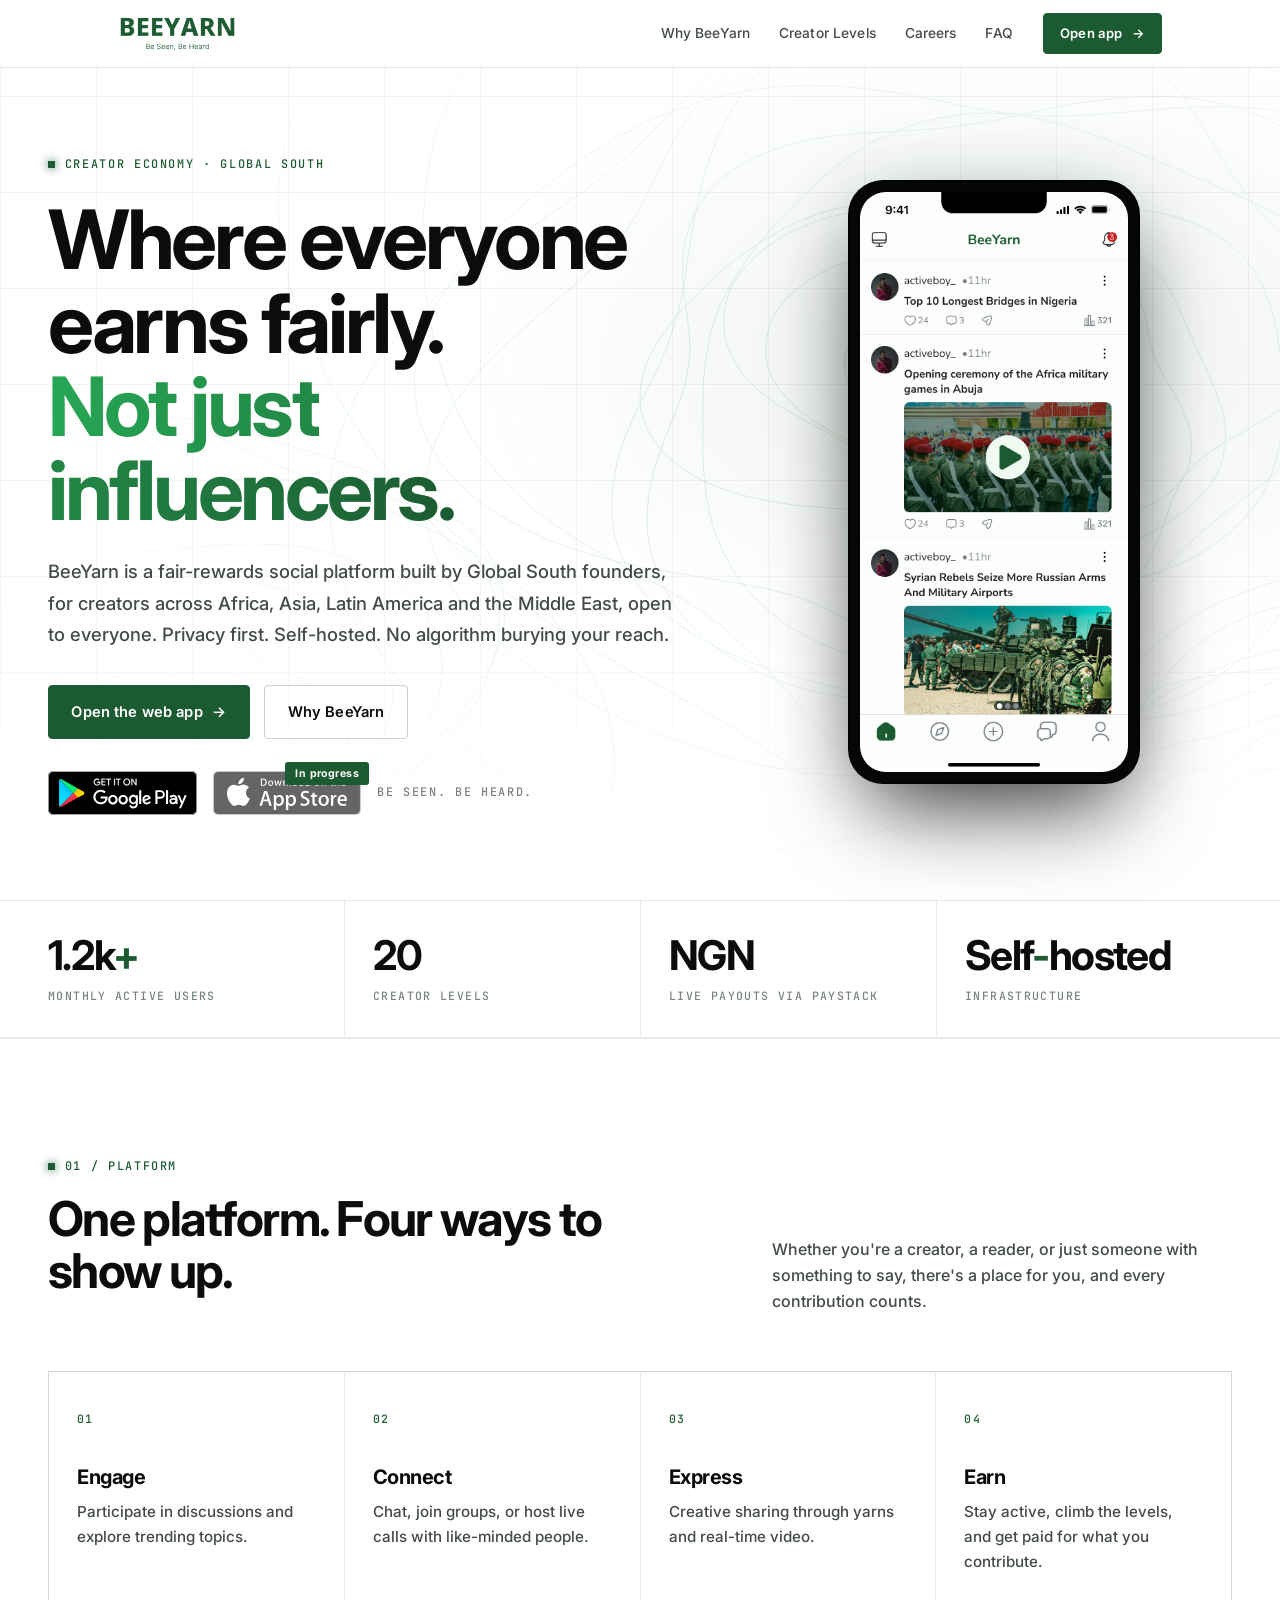
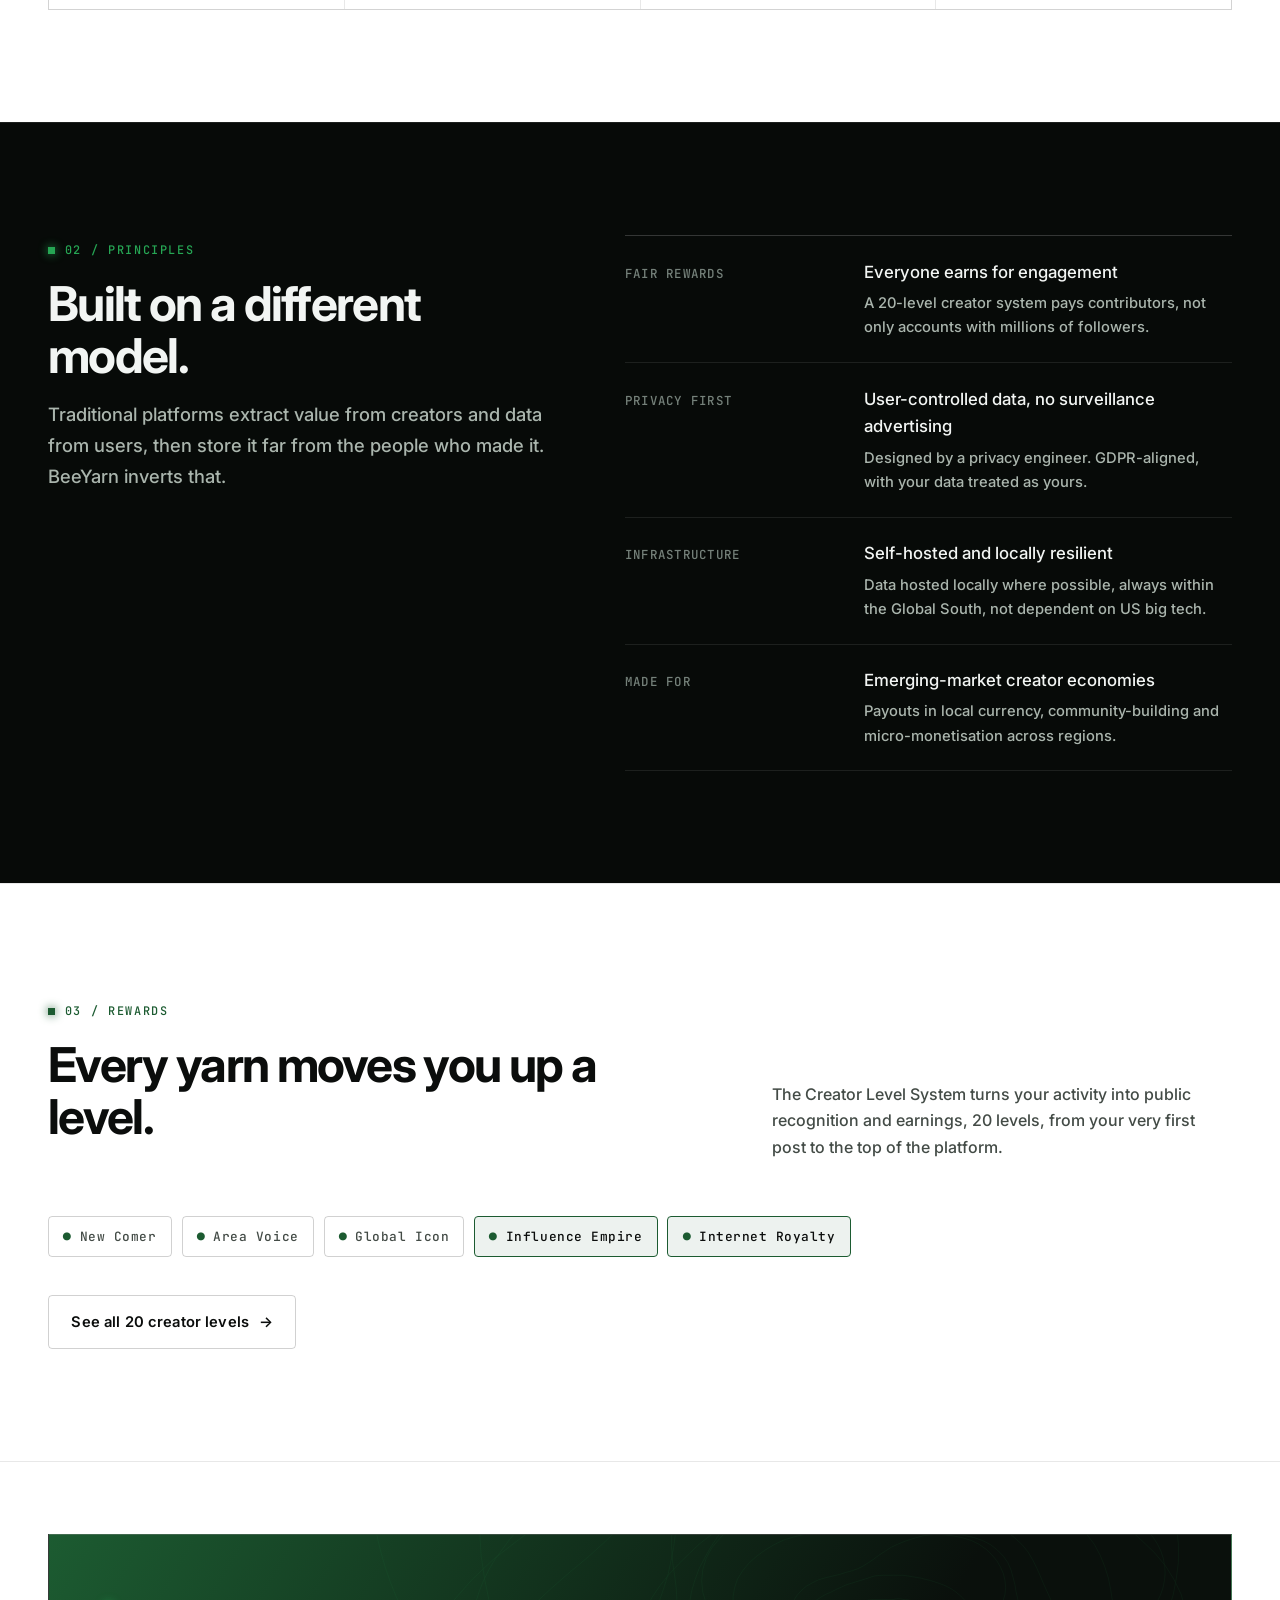
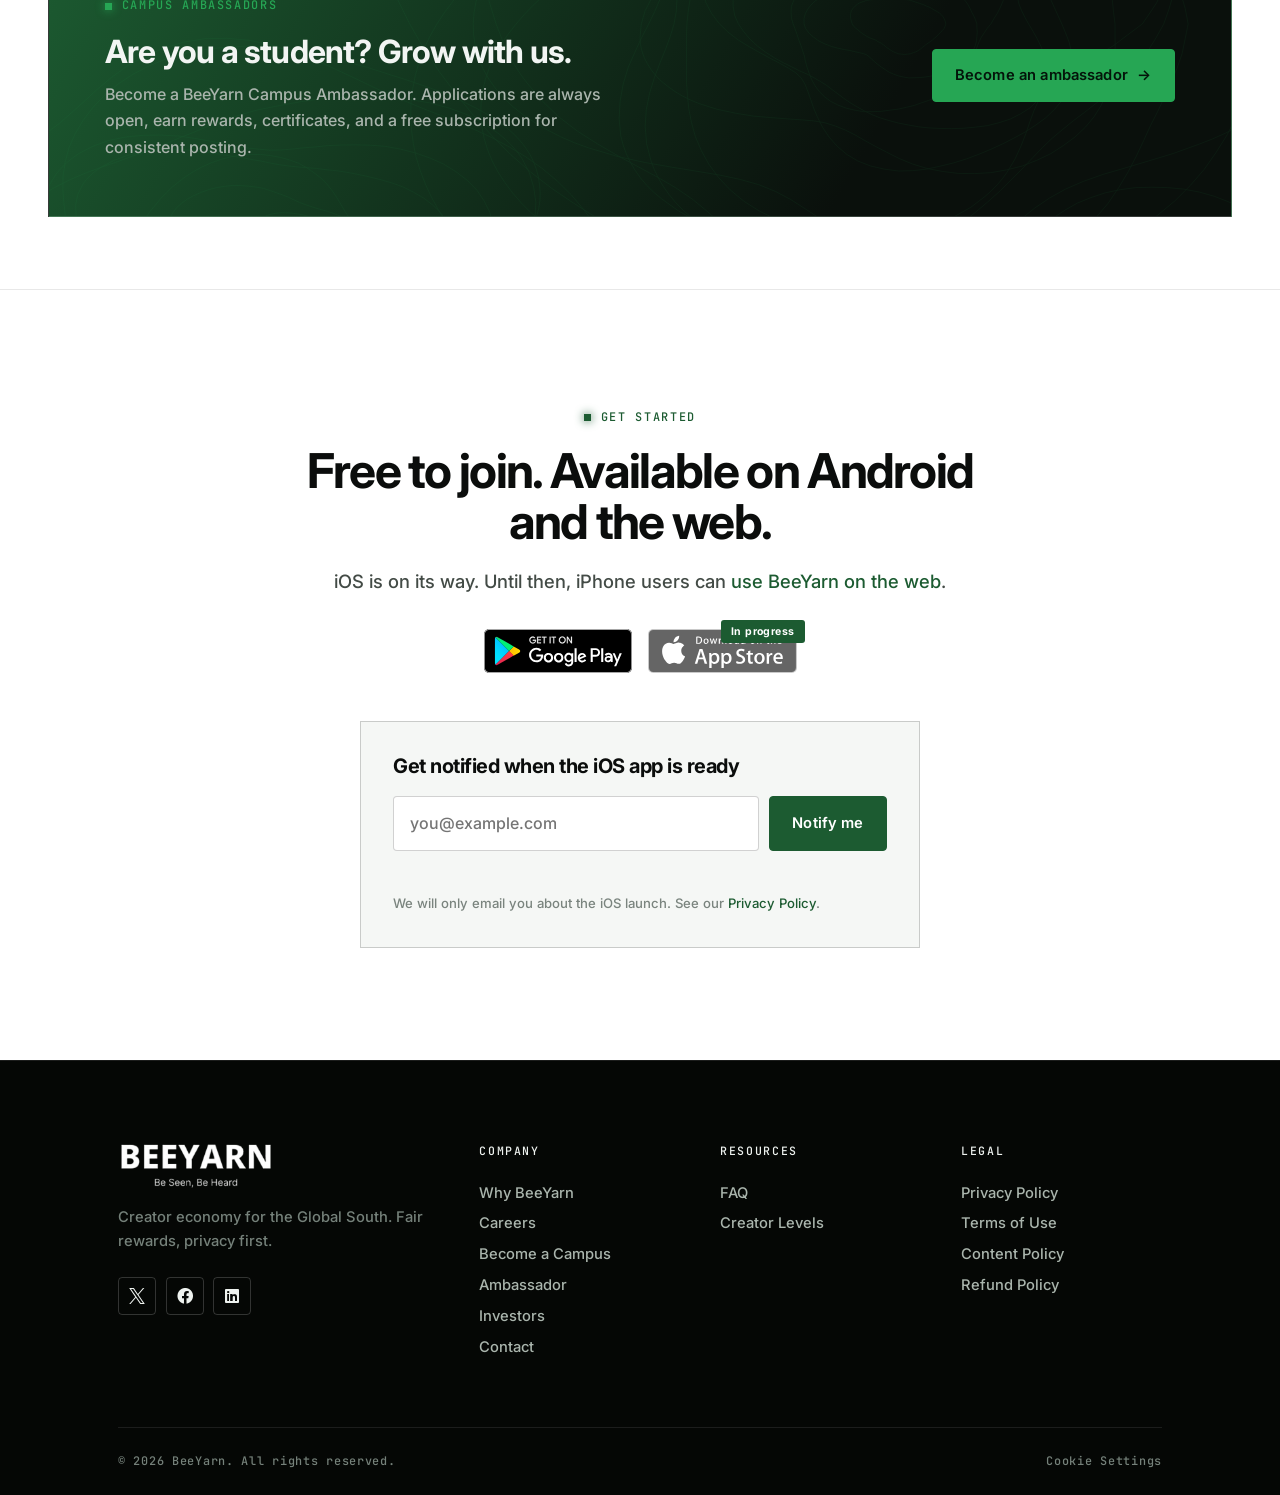
==== commit 5e19fbb7: "Use transparent wordmark logo in nav and footer - Add assets/logo-green.png (white nav) and assets/l" ====
--- a/index.html
+++ b/index.html
@@ -40,7 +40,7 @@
         <link rel="stylesheet" href="https://cdnjs.cloudflare.com/ajax/libs/font-awesome/6.0.0/css/all.min.css">
         <!-- BeeYarn brand layer (must stay last) -->
     <link rel="preconnect" href="https://fonts.googleapis.com" /><link rel="preconnect" href="https://fonts.gstatic.com" crossorigin /><link href="https://fonts.googleapis.com/css2?family=Inter:wght@400;500;600;700&family=JetBrains+Mono:wght@400;500&display=swap" rel="stylesheet" />
-    <link href="css/brand.css?v=20260920m" rel="stylesheet" />
+    <link href="css/brand.css?v=20260920n" rel="stylesheet" />
 </head>
     <body id="page-top">
         <div id="shared-header"></div>
@@ -188,7 +188,7 @@
         <script src="https://cdn.jsdelivr.net/npm/bootstrap@5.2.3/dist/js/bootstrap.bundle.min.js"></script>
         <!-- Core theme JS-->
         <script src="js/scripts.js"></script>
-        <script src="js/shared-shell.js?v=20260920m"></script>
+        <script src="js/shared-shell.js?v=20260920n"></script>
         <script>
             (function () {
                 var form = document.getElementById('ios-form');
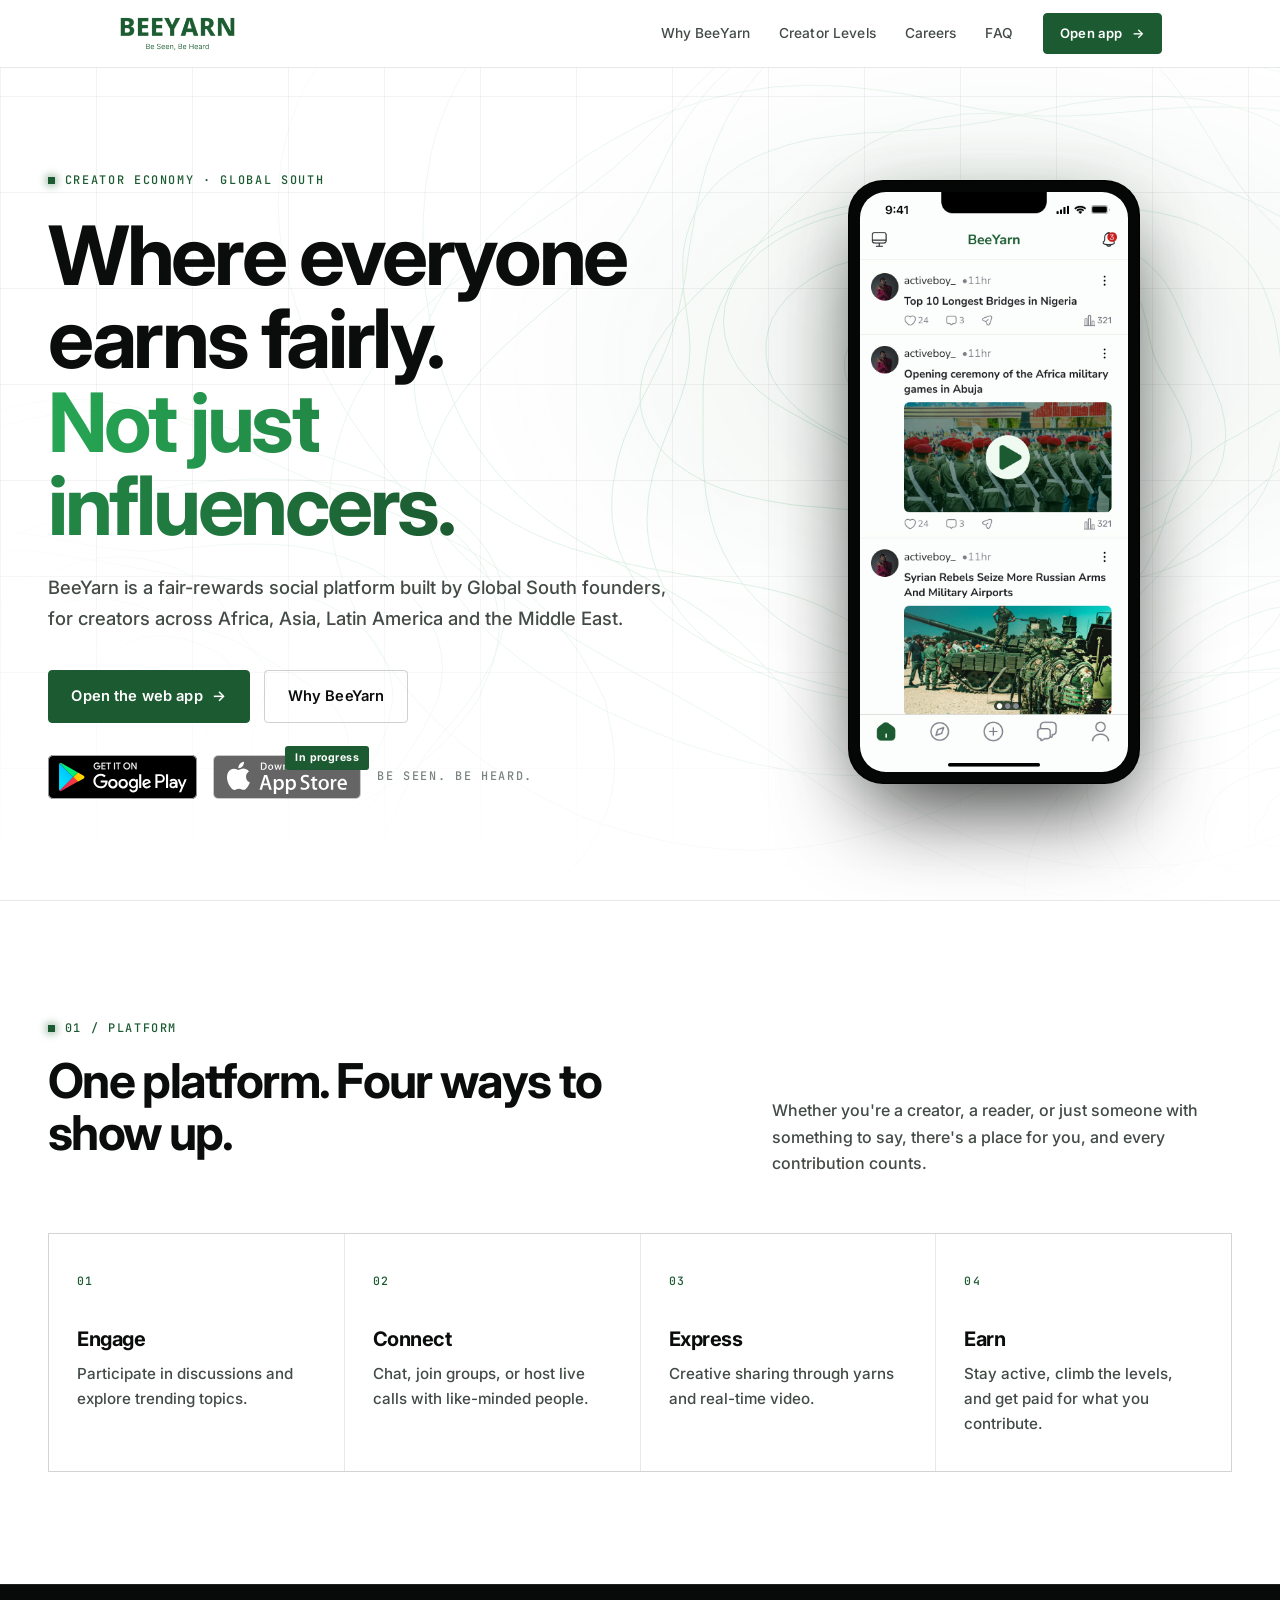
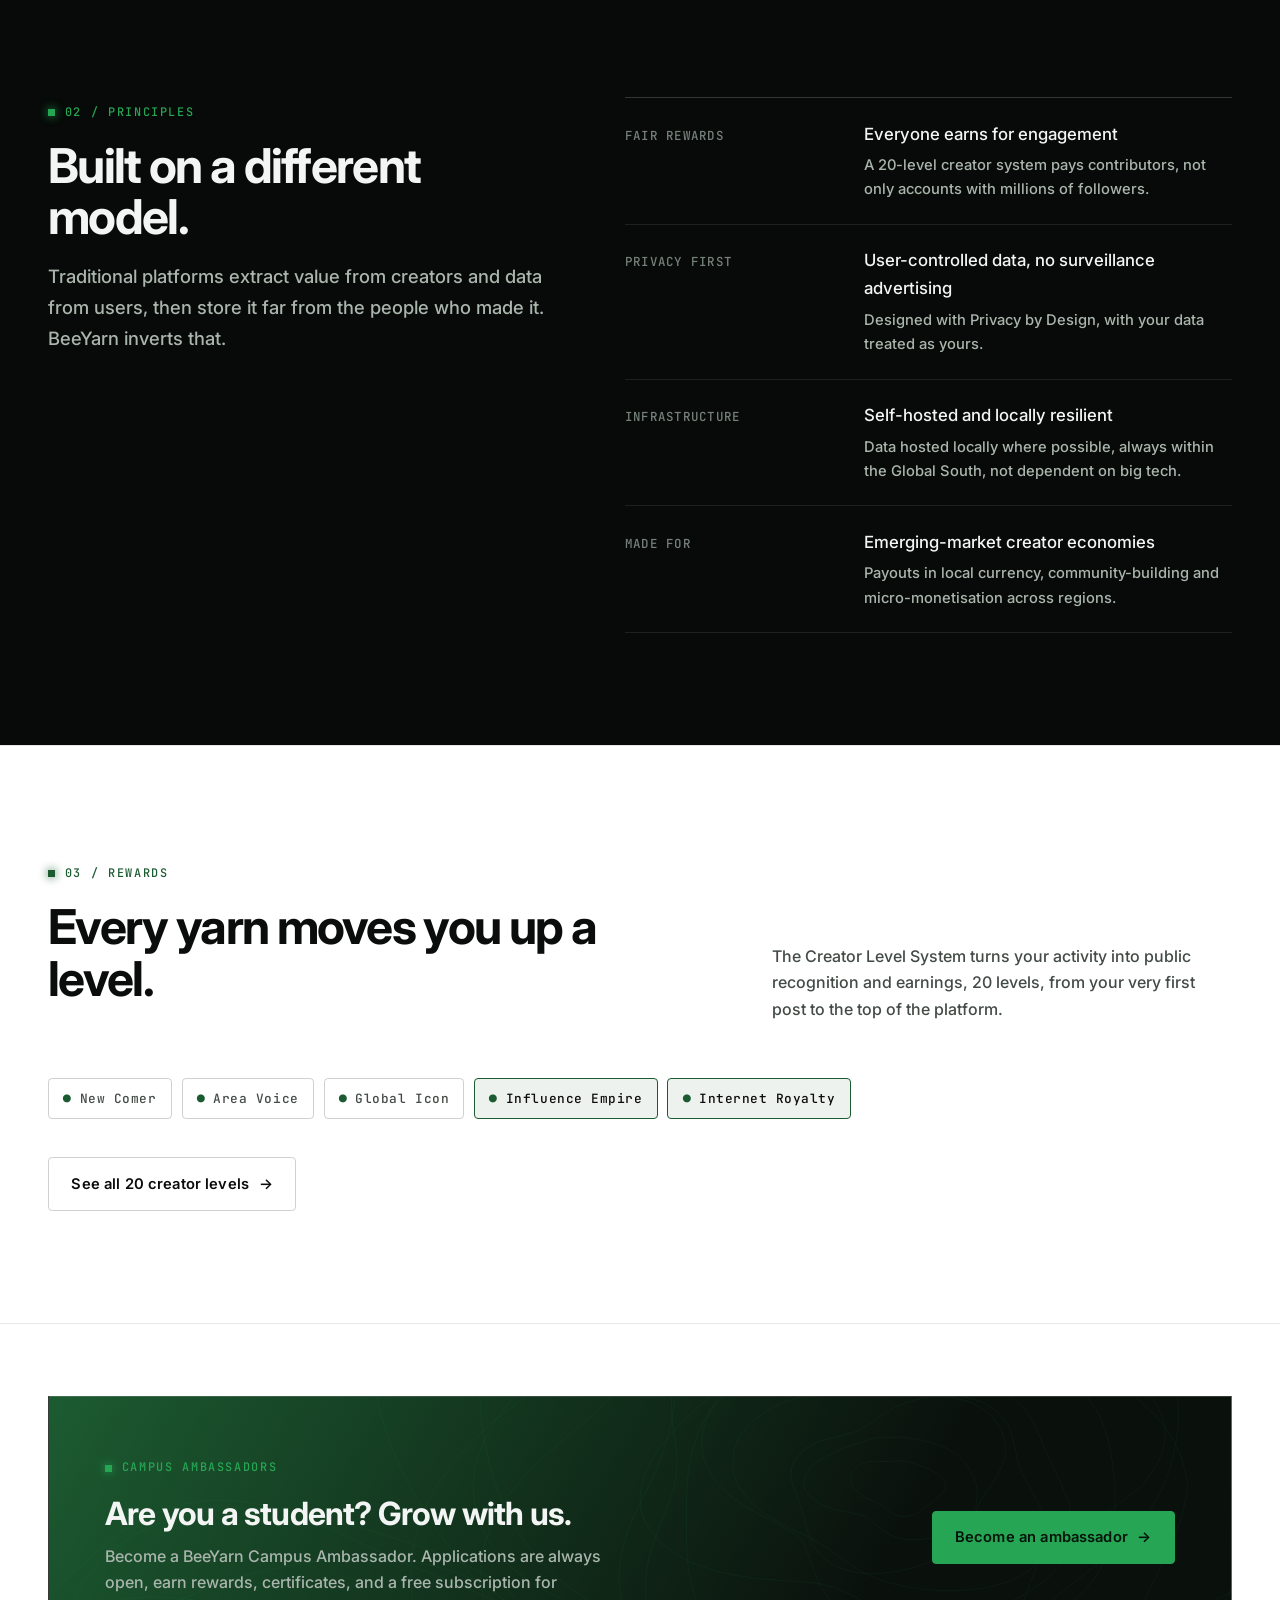
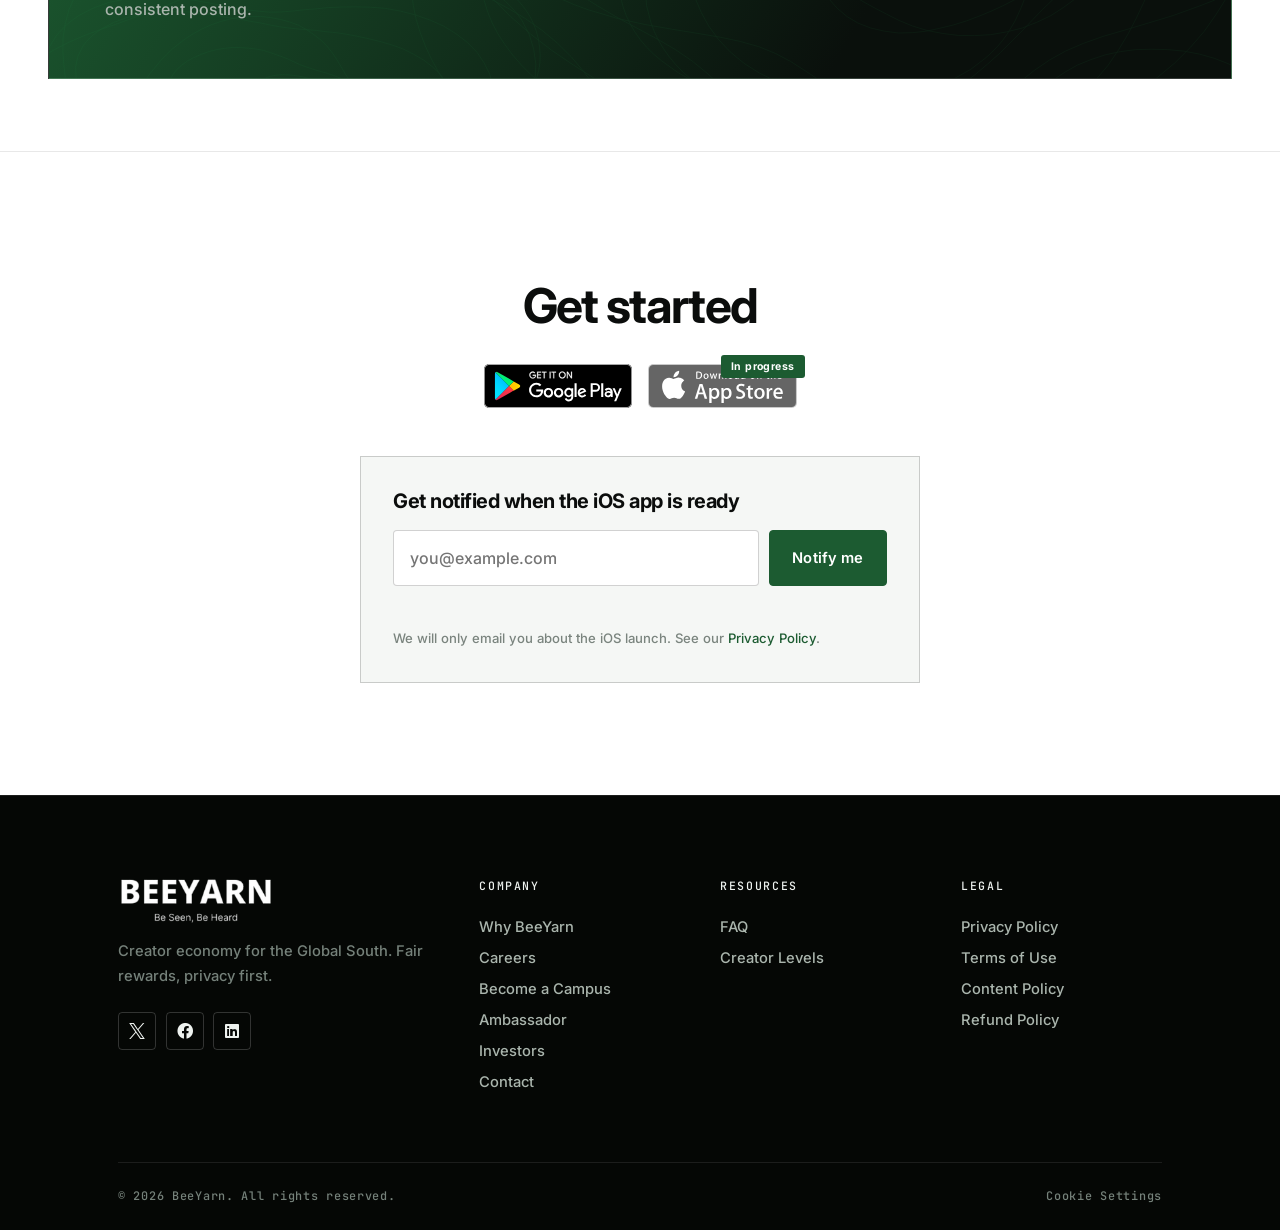
==== commit 45271ca8: "Simplify homepage: remove stats bar, shorten copy, trim download section Co-Authored-By: Claude Sonn" ====
--- a/index.html
+++ b/index.html
@@ -52,7 +52,7 @@
                     <div>
                         <span class="by-eyebrow">Creator economy &middot; Global South</span>
                         <h1 class="by-h1">Where everyone earns fairly.<br><span class="by-grad">Not just influencers.</span></h1>
-                        <p class="by-lede">BeeYarn is a fair-rewards social platform built by Global South founders, for creators across Africa, Asia, Latin America and the Middle East, open to everyone. Privacy first. Self-hosted. No algorithm burying your reach.</p>
+                        <p class="by-lede">BeeYarn is a fair-rewards social platform built by Global South founders, for creators across Africa, Asia, Latin America and the Middle East.</p>
                         <div class="by-hero-cta">
                             <a class="by-btn" href="https://www.beeyarn.com/home">Open the web app <span aria-hidden="true">&rarr;</span></a>
                             <a class="by-btn by-btn--ghost" href="whybeeyarn.html">Why BeeYarn</a>
@@ -75,14 +75,6 @@
             </div>
         </header>
 
-        <!-- STATS -->
-        <div class="by-stats-bar" data-animate><div class="by-wrap"><div class="by-stats">
-            <div class="by-stat"><div class="by-stat-num">1.2k<span>+</span></div><div class="by-stat-label">Monthly active users</div></div>
-            <div class="by-stat"><div class="by-stat-num">20</div><div class="by-stat-label">Creator levels</div></div>
-            <div class="by-stat"><div class="by-stat-num">NGN</div><div class="by-stat-label">Live payouts via Paystack</div></div>
-            <div class="by-stat"><div class="by-stat-num">Self<span>-</span>hosted</div><div class="by-stat-label">Infrastructure</div></div>
-        </div></div></div>
-
         <!-- 01 PLATFORM -->
         <section id="features" class="by-section">
             <div class="by-wrap">
@@ -113,8 +105,8 @@
                     </div>
                     <div class="by-spec" data-animate data-animate-delay="1">
                         <div class="by-spec-row"><div class="by-spec-k">Fair rewards</div><div class="by-spec-v">Everyone earns for engagement<small>A 20-level creator system pays contributors, not only accounts with millions of followers.</small></div></div>
-                        <div class="by-spec-row"><div class="by-spec-k">Privacy first</div><div class="by-spec-v">User-controlled data, no surveillance advertising<small>Designed by a privacy engineer. GDPR-aligned, with your data treated as yours.</small></div></div>
-                        <div class="by-spec-row"><div class="by-spec-k">Infrastructure</div><div class="by-spec-v">Self-hosted and locally resilient<small>Data hosted locally where possible, always within the Global South, not dependent on US big tech.</small></div></div>
+                        <div class="by-spec-row"><div class="by-spec-k">Privacy first</div><div class="by-spec-v">User-controlled data, no surveillance advertising<small>Designed with Privacy by Design, with your data treated as yours.</small></div></div>
+                        <div class="by-spec-row"><div class="by-spec-k">Infrastructure</div><div class="by-spec-v">Self-hosted and locally resilient<small>Data hosted locally where possible, always within the Global South, not dependent on big tech.</small></div></div>
                         <div class="by-spec-row"><div class="by-spec-k">Made for</div><div class="by-spec-v">Emerging-market creator economies<small>Payouts in local currency, community-building and micro-monetisation across regions.</small></div></div>
                     </div>
                 </div>
@@ -159,9 +151,7 @@
         <!-- DOWNLOAD -->
         <section id="download" class="by-section" style="text-align:center">
             <div class="by-wrap">
-                <span class="by-eyebrow">Get started</span>
-                <h2 class="by-h2" style="margin-left:auto;margin-right:auto;max-width:22ch">Free to join. Available on Android and the web.</h2>
-                <p class="by-lede" style="margin:0 auto 1.6rem">iOS is on its way. Until then, iPhone users can <a href="https://www.beeyarn.com/home">use BeeYarn on the web</a>.</p>
+                <h2 class="by-h2" style="margin-left:auto;margin-right:auto;margin-bottom:1.6rem">Get started</h2>
                 <div class="by-hero-badges" style="justify-content:center" data-animate>
                     <a href="https://play.google.com/store/apps/details?id=com.beeyarn.beeyarn"><img class="app-badge" src="assets/img/google-play-badge.svg" alt="Get it on Google Play" loading="lazy" /></a>
                     <a class="app-store-soon" href="#ios-notify" aria-label="iOS app in progress. Get notified when it is ready">
--- a/css/brand.css
+++ b/css/brand.css
@@ -242,15 +242,6 @@
 .by-hp { position: absolute !important; left: -9999px !important; width: 1px; height: 1px; opacity: 0; }
 .by-sr { position: absolute; width: 1px; height: 1px; overflow: hidden; clip: rect(0 0 0 0); white-space: nowrap; }
 
-/* ---------- Stats strip ---------- */
-.by-stats-bar { border-top: 1px solid var(--by-line); border-bottom: 1px solid var(--by-line); background: var(--by-bg); }
-.by-stats { display: grid; grid-template-columns: repeat(4, 1fr); }
-.by-stat { padding: 2rem 1.75rem; border-left: 1px solid var(--by-line); }
-.by-stat:first-child { border-left: 0; padding-left: 0; }
-.by-stat-num { font-size: clamp(1.8rem, 3.2vw, 2.6rem); font-weight: 700; letter-spacing: -0.04em; color: var(--by-text); line-height: 1.1; }
-.by-stat-num span { color: var(--by-green-hi); }
-.by-stat-label { font-family: var(--by-mono); font-size: 0.72rem; letter-spacing: 0.12em; text-transform: uppercase; color: var(--by-text-3); margin-top: 0.5rem; }
-
 /* ---------- Section head ---------- */
 .by-head { display: flex; justify-content: space-between; align-items: flex-end; gap: 2rem; flex-wrap: wrap; margin-bottom: 3.5rem; }
 .by-head p { max-width: 46ch; margin: 0; color: var(--by-text-2); }
@@ -547,9 +538,6 @@
     .by-wrap { padding: 0 1.5rem; }
     .by-hero-grid, .by-split { grid-template-columns: 1fr; gap: 3rem; }
     .by-cards { --cols: 2 !important; }
-    .by-stats { grid-template-columns: repeat(2, 1fr); }
-    .by-stat:nth-child(3) { border-left: 0; }
-    .by-stat:nth-child(n+3) { border-top: 1px solid var(--by-line); }
     .by-section { padding: 5rem 0; }
     .by-hero { padding-top: 7.5rem; }
 }
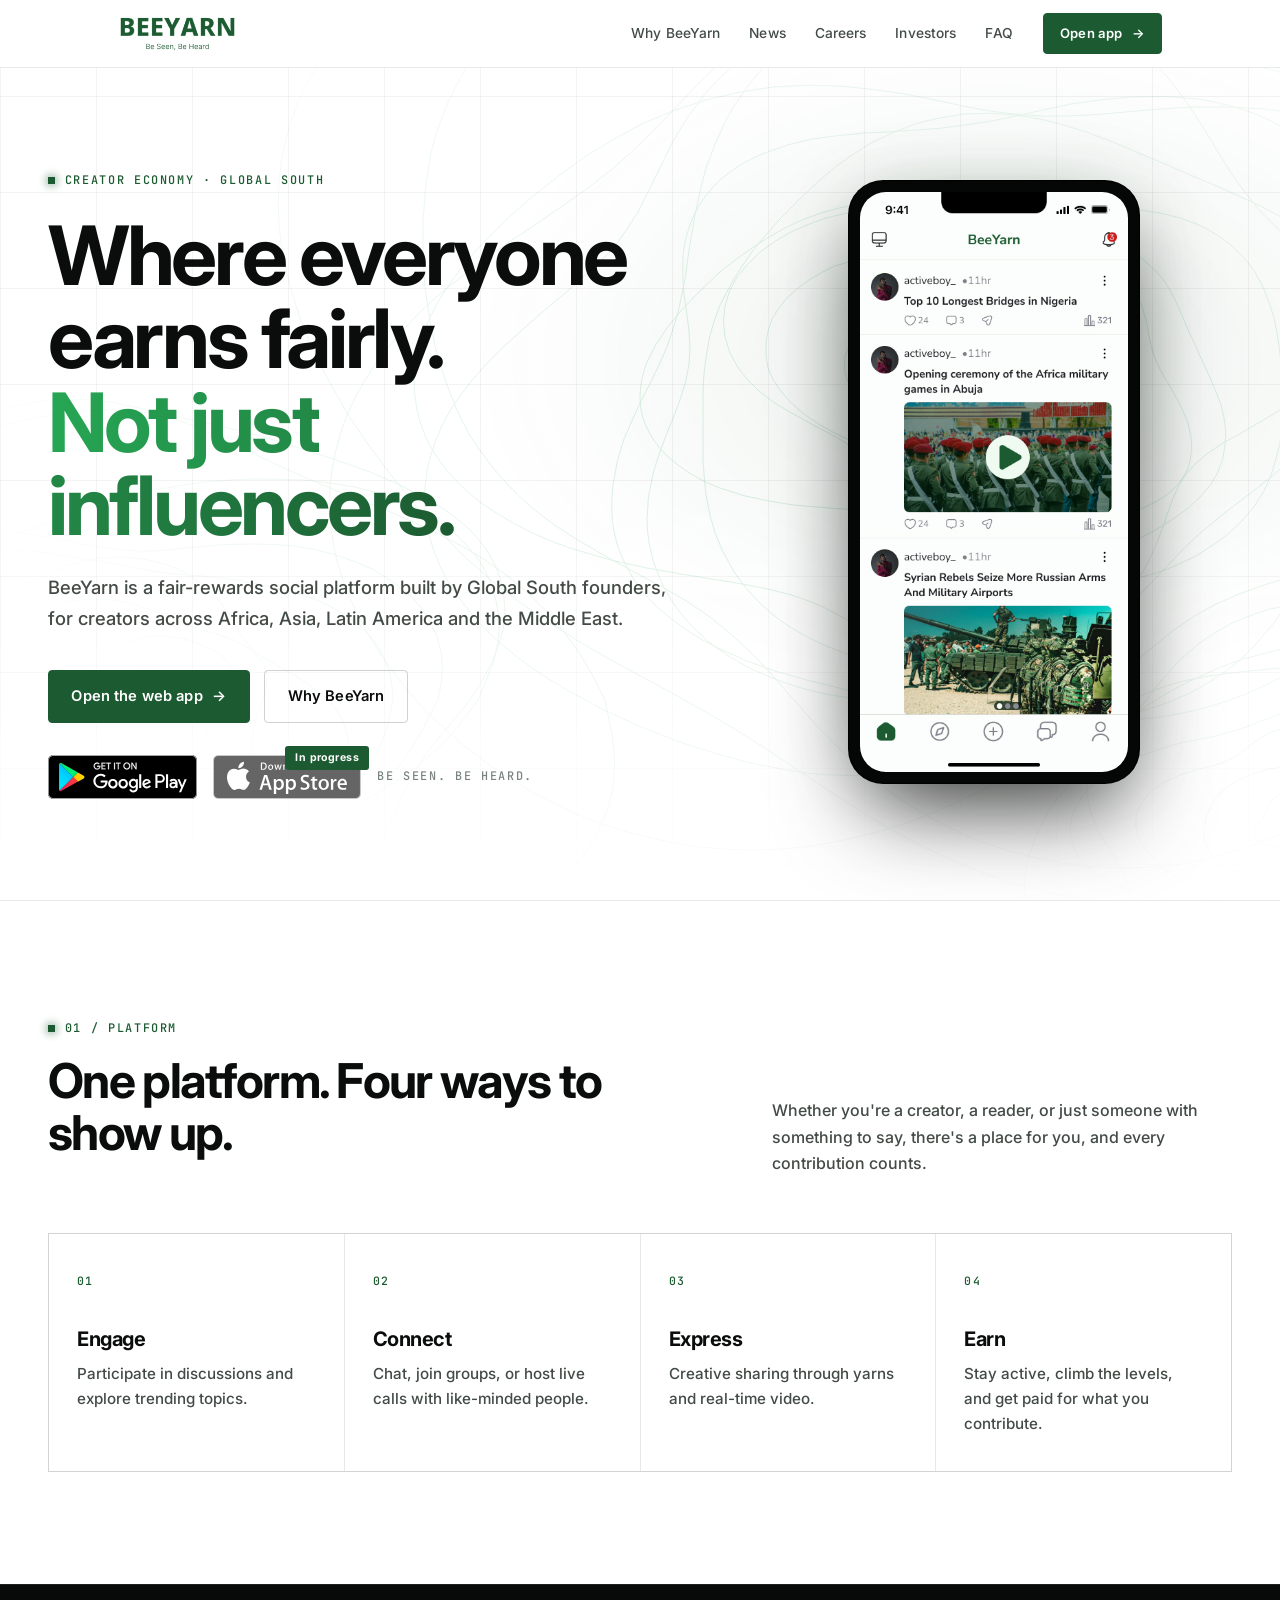
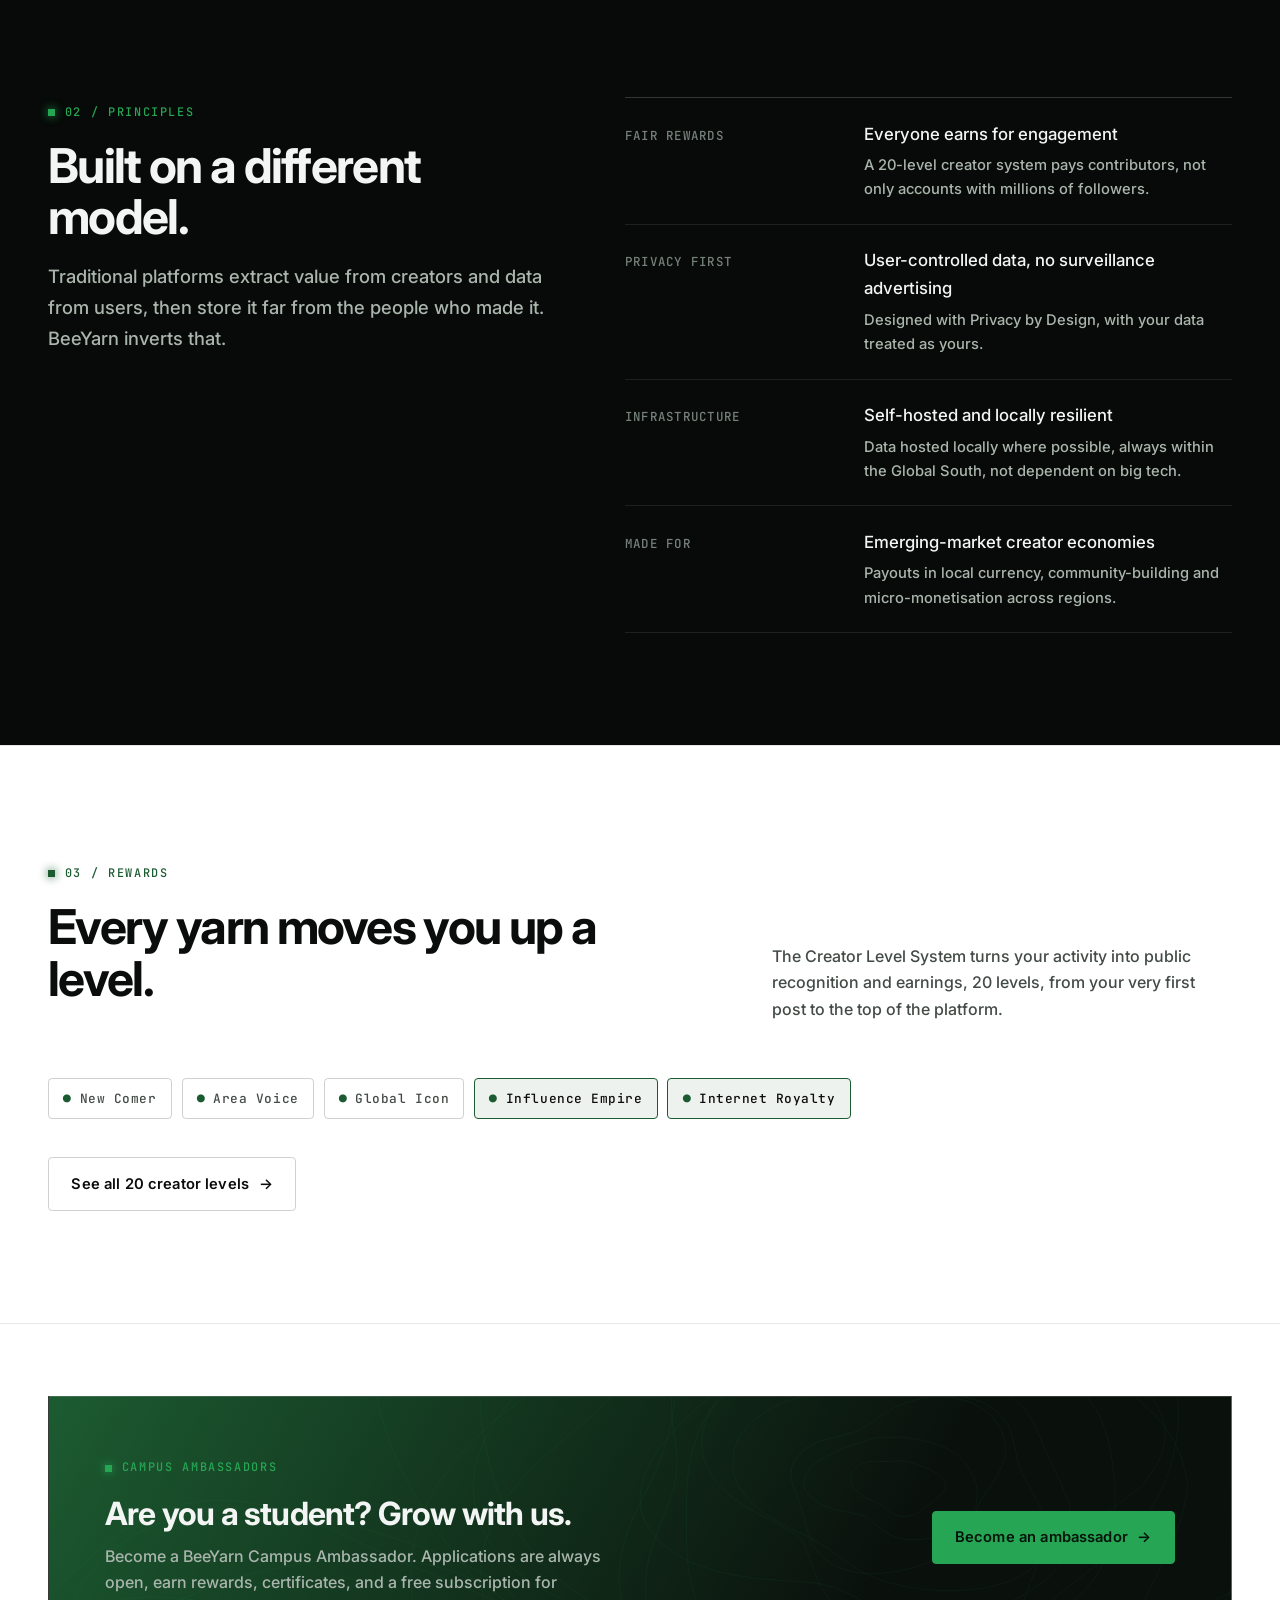
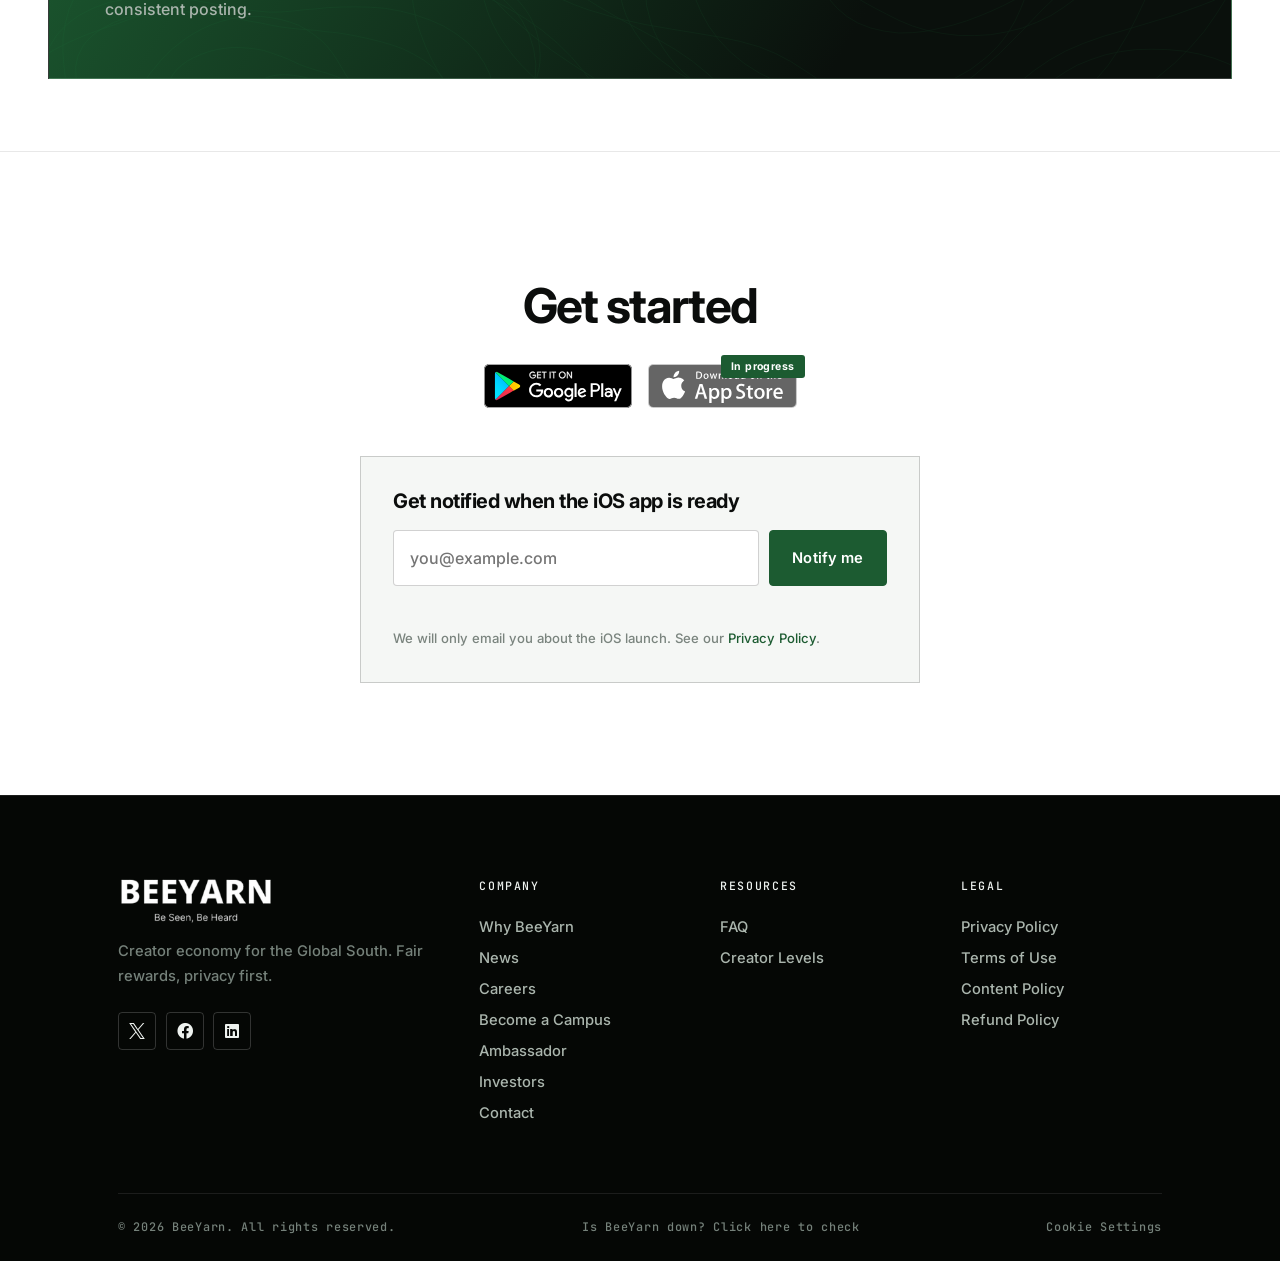
==== commit 32ebcd3f: "Add live system status page and nav updates - New /status page fetches live component status (server" ====
--- a/index.html
+++ b/index.html
@@ -178,7 +178,7 @@
         <script src="https://cdn.jsdelivr.net/npm/bootstrap@5.2.3/dist/js/bootstrap.bundle.min.js"></script>
         <!-- Core theme JS-->
         <script src="js/scripts.js"></script>
-        <script src="js/shared-shell.js?v=20260920n"></script>
+        <script src="js/shared-shell.js?v=20260922j"></script>
         <script>
             (function () {
                 var form = document.getElementById('ios-form');
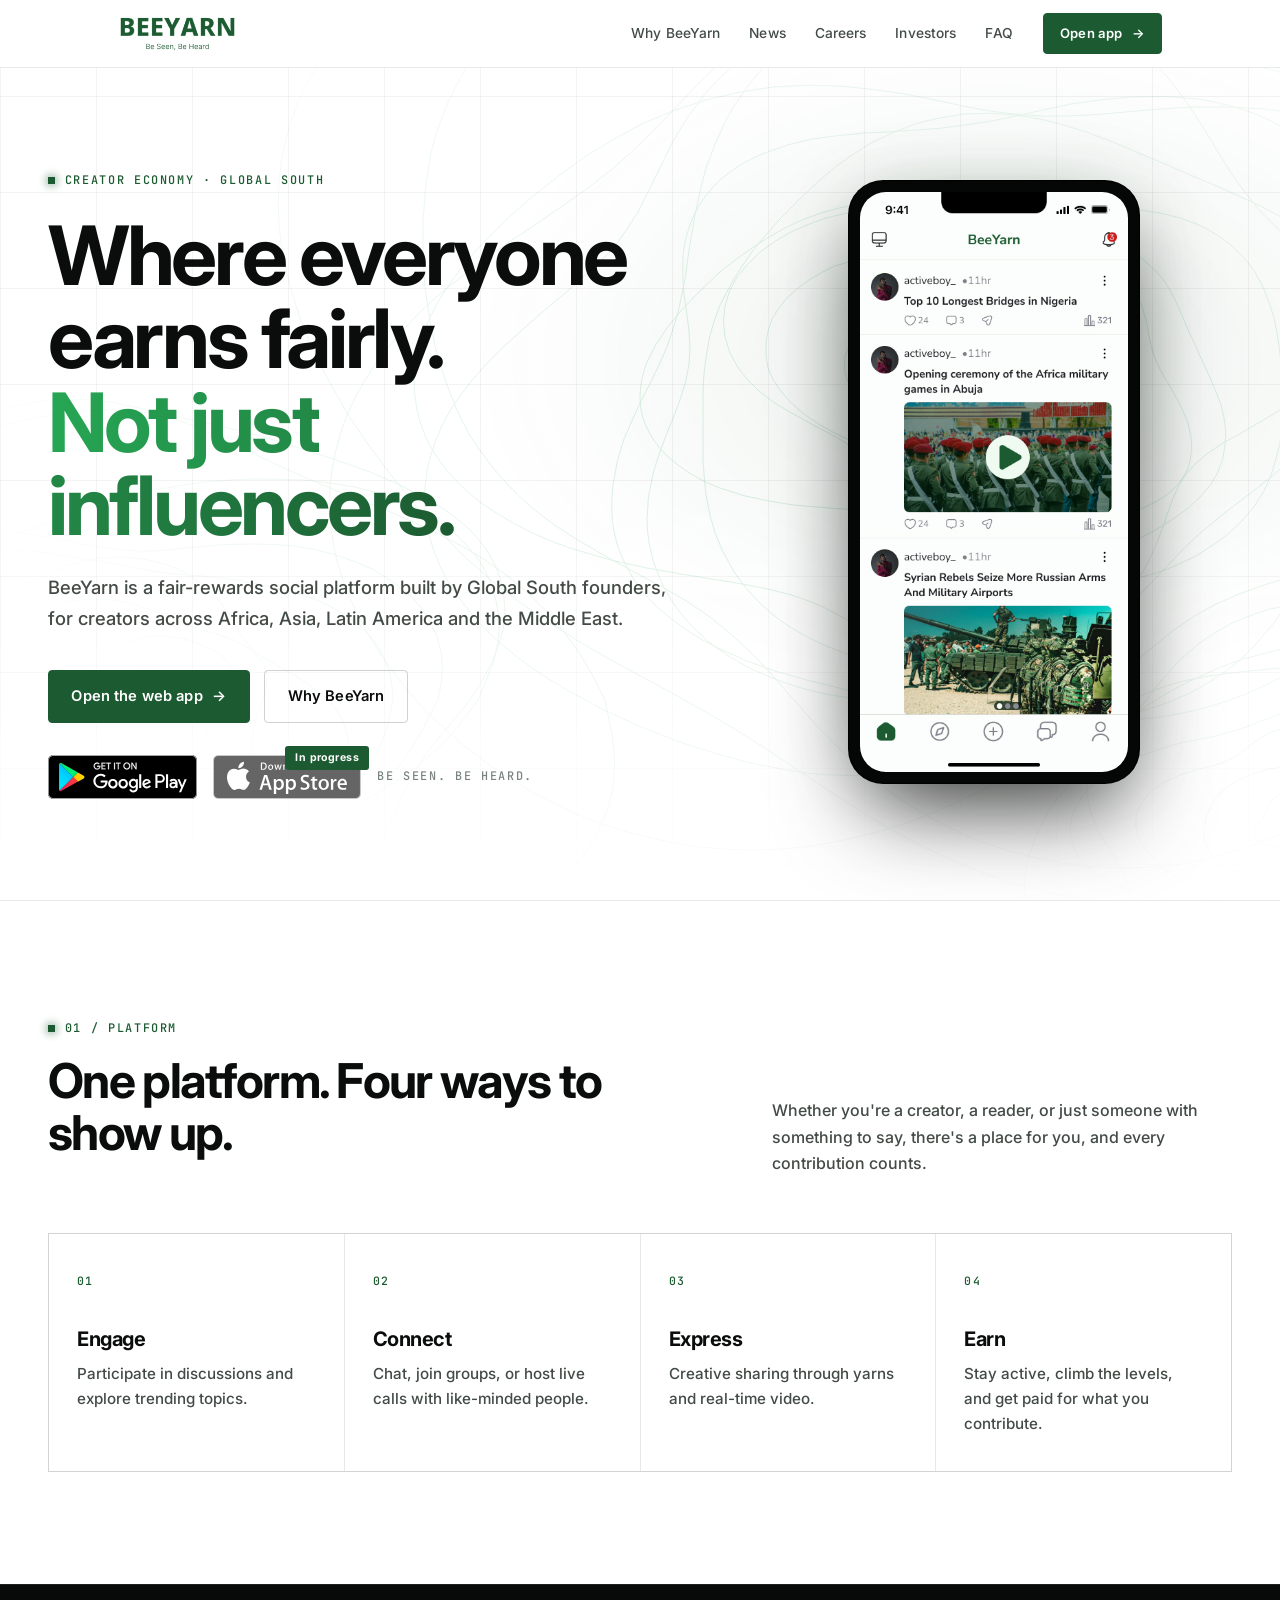
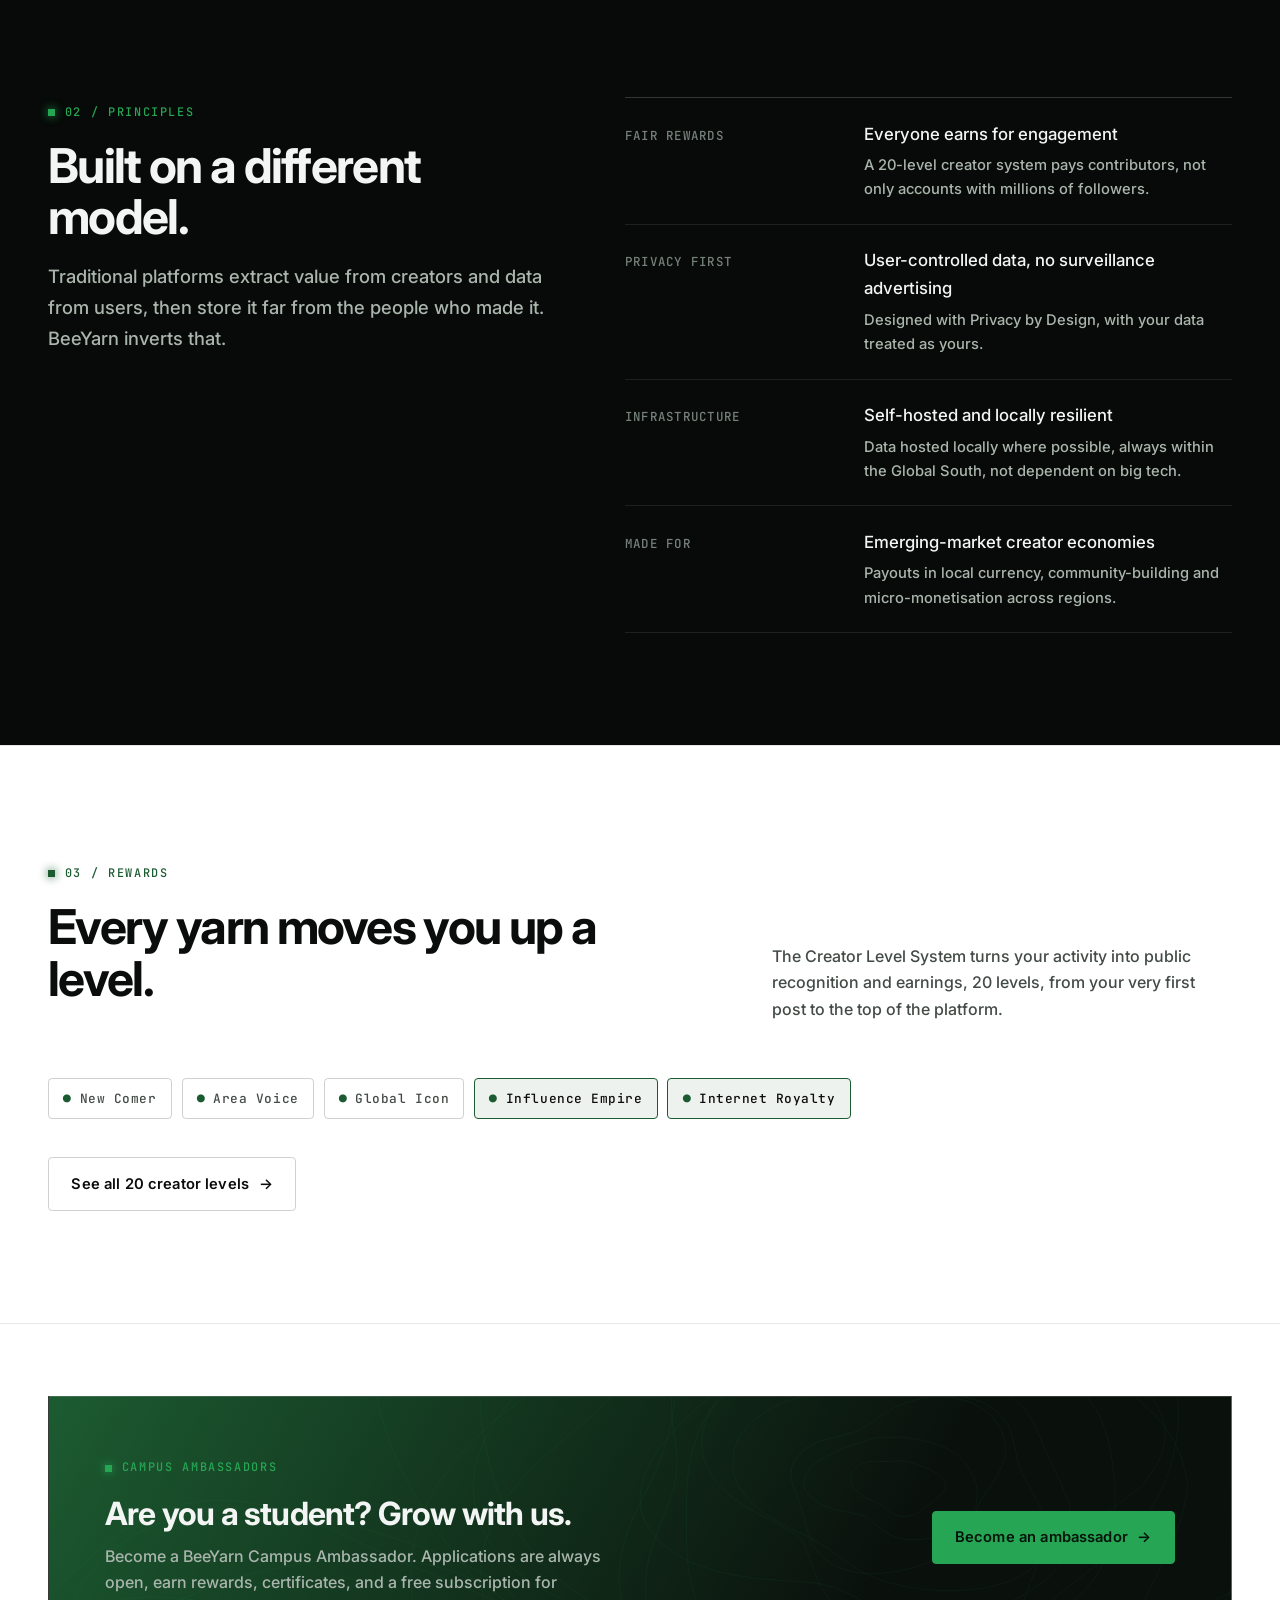
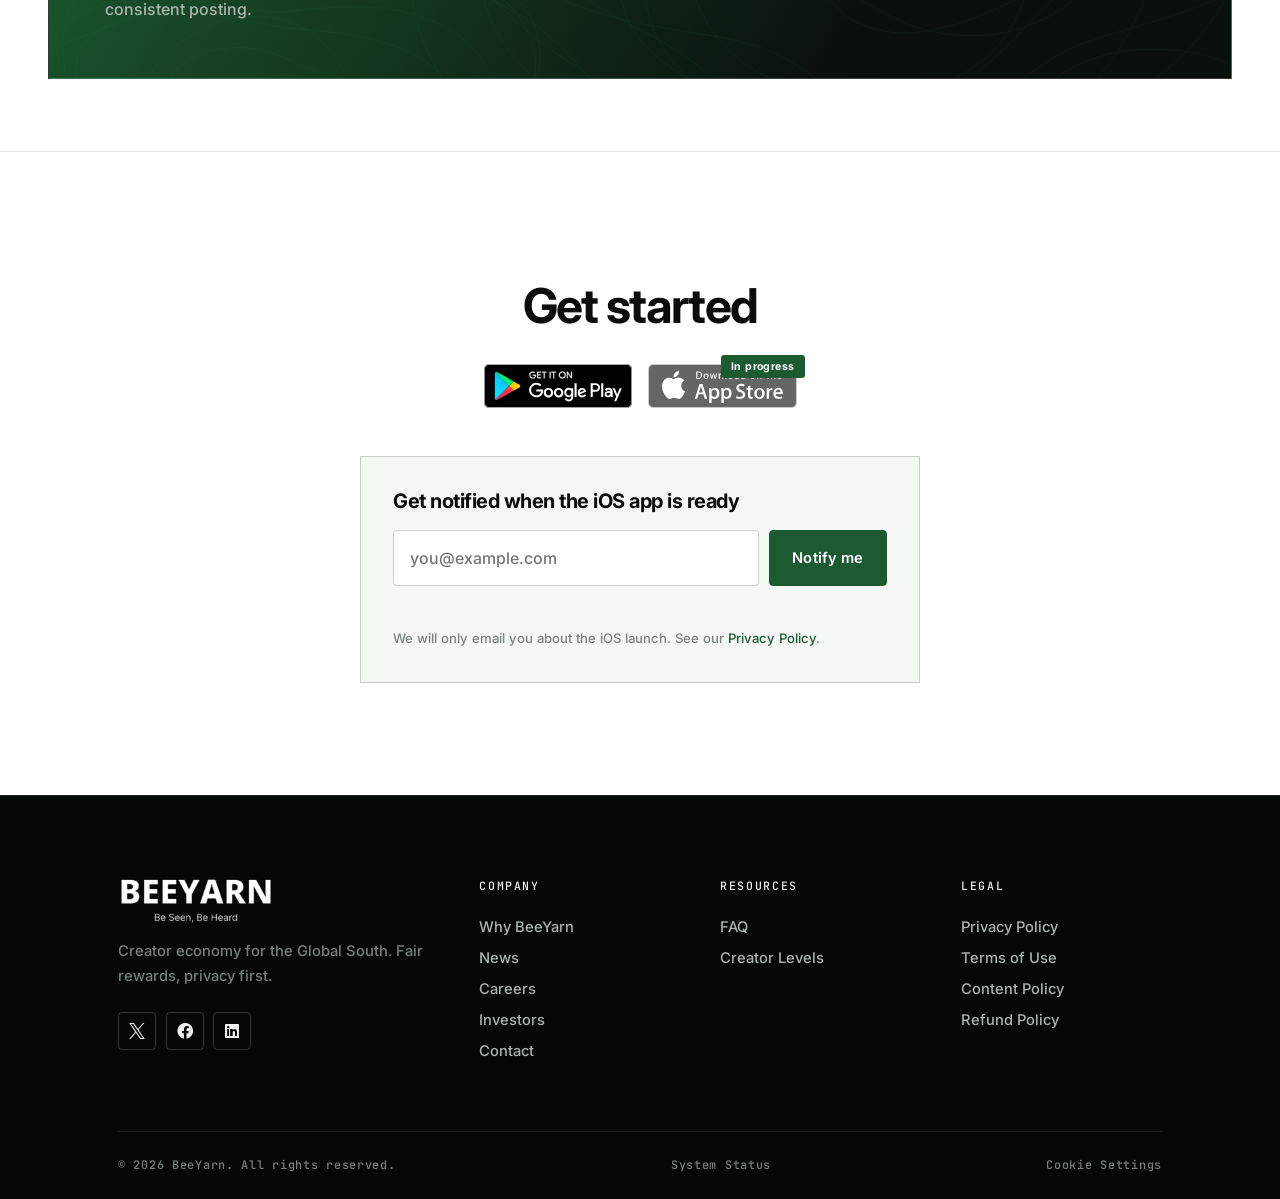
==== commit 50b2e6a9: "Simplify site footer/menu and trim investors page - Footer status link now reads "System Status" - R" ====
--- a/index.html
+++ b/index.html
@@ -178,7 +178,7 @@
         <script src="https://cdn.jsdelivr.net/npm/bootstrap@5.2.3/dist/js/bootstrap.bundle.min.js"></script>
         <!-- Core theme JS-->
         <script src="js/scripts.js"></script>
-        <script src="js/shared-shell.js?v=20260922j"></script>
+        <script src="js/shared-shell.js?v=20260922l"></script>
         <script>
             (function () {
                 var form = document.getElementById('ios-form');
